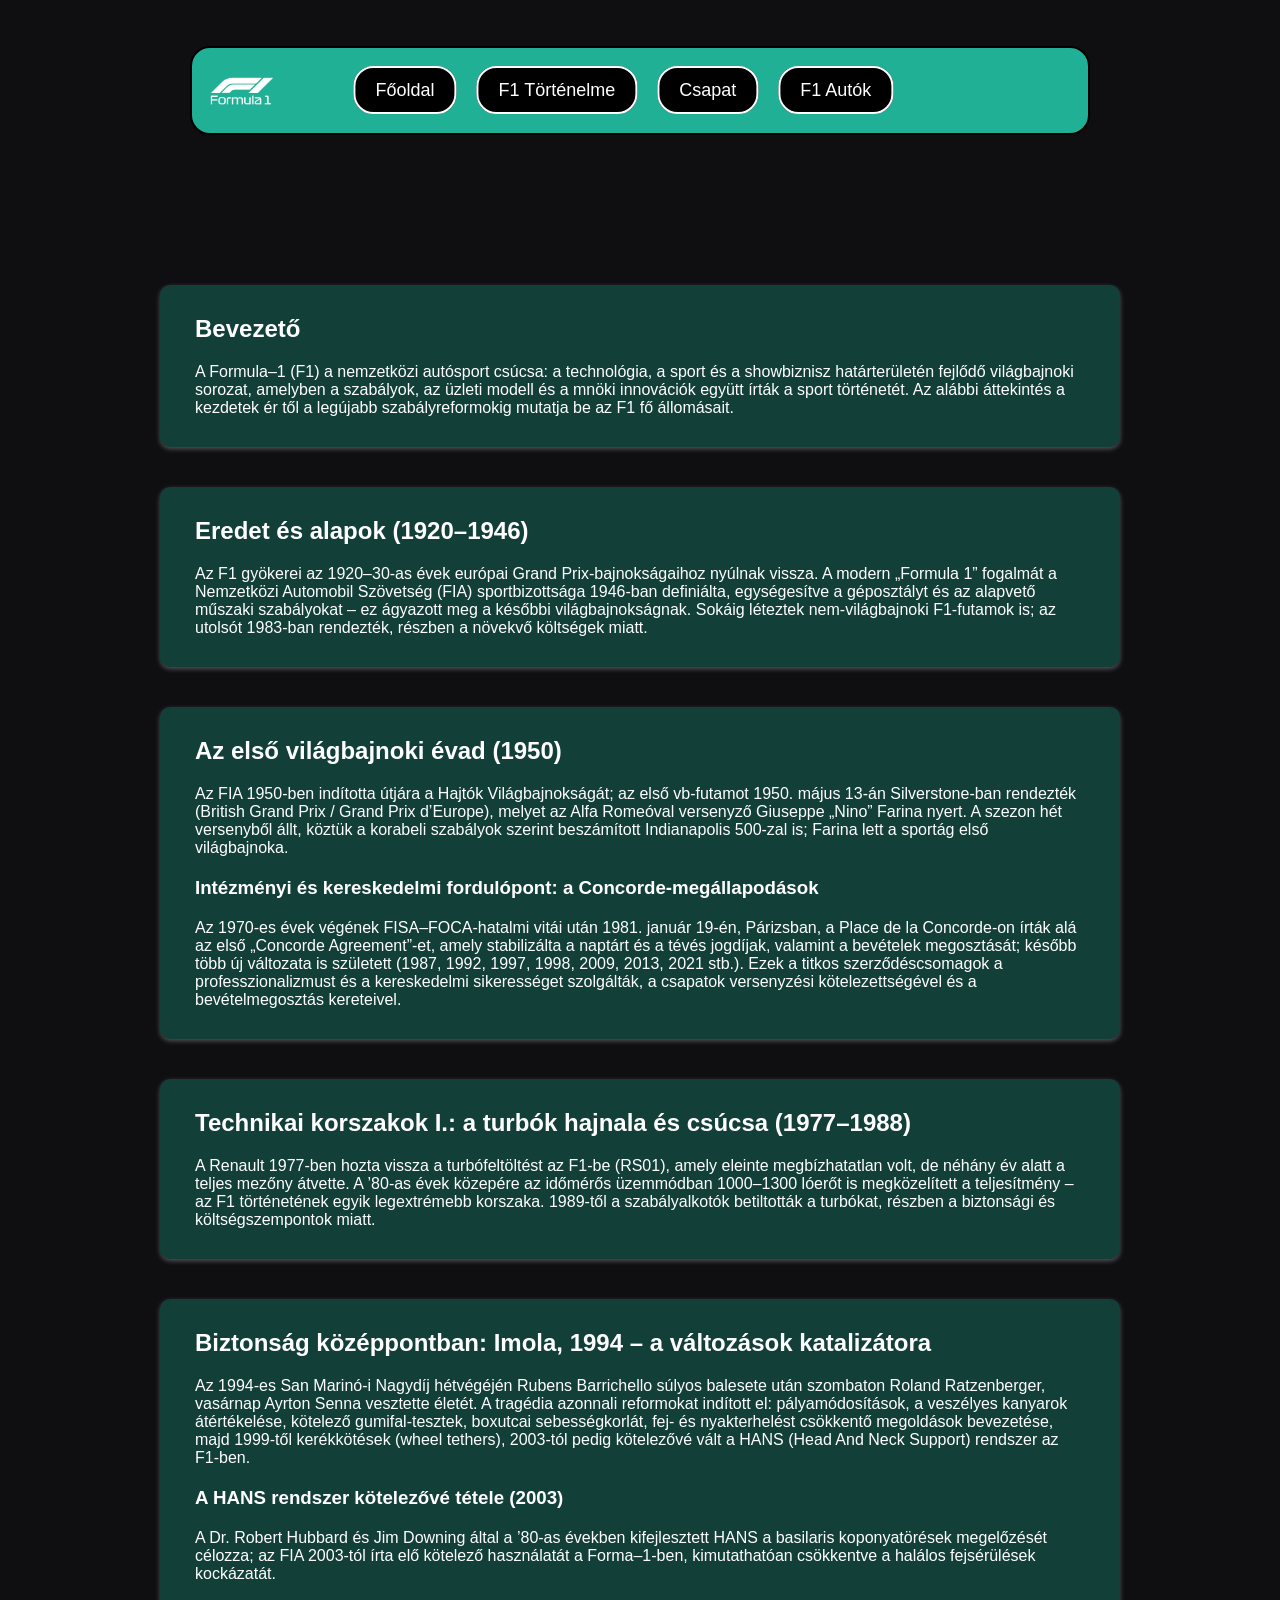
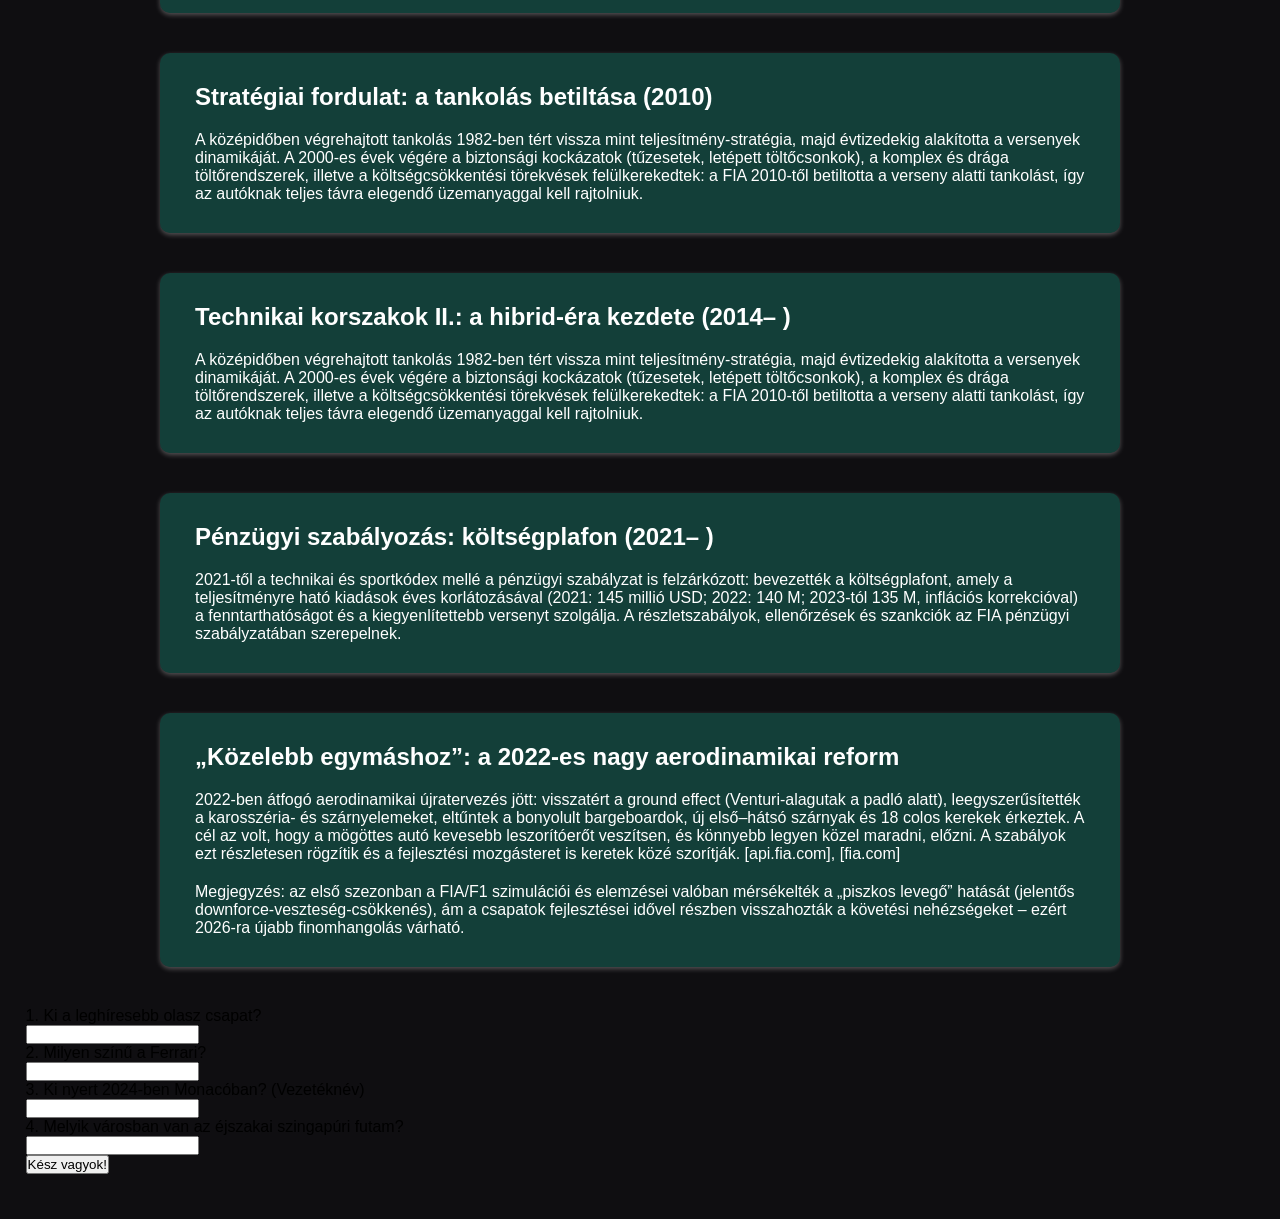
==== auto.html @ 31ba82ab "auto+kviz" ====
<!DOCTYPE html>
<html lang="hu">
<head>
  <meta charset="UTF-8">
  <meta name="viewport" content="width=device-width, initial-scale=1.0">
  <link rel="stylesheet" href="index.css">
  <title>Document</title>
</head>
<body>
  <header>
    <div class="kontener">
        <nav class="nav">
            <img src="kepek/logo2.png" alt="F1 logó" class="logo">
            <ul>
                <li><a href="index.html" class="lista">Főoldal</a></li>
                <li><a href="pilota.html" class="lista">F1 Történelme</a></li>
                <li><a href="csapat.html" class="lista">Csapat</a></li>
                <li><a href="auto.html" class="lista">F1 Autók</a></li>
            </ul>
        </nav>
    </div>
</header>


<main>
  <section>
      <div class="szoveg">
          <h2>Bevezető</h2>
          <p>
            A Formula–1 (F1) a nemzetközi autósport csúcsa: a technológia, a sport és a showbiznisz határterületén fejlődő világbajnoki sorozat, amelyben a szabályok, az üzleti modell és a mnöki innovációk együtt írták a sport történetét. Az alábbi áttekintés a kezdetek ér től a legújabb szabályreformokig mutatja be az F1 fő állomásait.
          </p>
      </div>
      <div class="szoveg">
          <h2>Eredet és alapok (1920–1946)</h2>
          <p>
            Az F1 gyökerei az 1920–30-as évek európai Grand Prix-bajnokságaihoz nyúlnak vissza. A modern „Formula 1” fogalmát a Nemzetközi Automobil Szövetség (FIA) sportbizottsága 1946-ban definiálta, egységesítve a géposztályt és az alapvető műszaki szabályokat – ez ágyazott meg a későbbi világbajnokságnak. Sokáig léteztek nem-világbajnoki F1-futamok is; az utolsót 1983-ban rendezték, részben a növekvő költségek miatt. 
          </p>
      </div>
      <div class="szoveg">
          <h2>Az első világbajnoki évad (1950) </h2>
          <p>
            Az FIA 1950-ben indította útjára a Hajtók Világbajnokságát; az első vb-futamot 1950. május 13-án Silverstone-ban rendezték (British Grand Prix / Grand Prix d’Europe), melyet az Alfa Romeóval versenyző Giuseppe „Nino” Farina nyert. A szezon hét versenyből állt, köztük a korabeli szabályok szerint beszámított Indianapolis 500-zal is; Farina lett a sportág első világbajnoka.
          </p>
          <h3>Intézményi és kereskedelmi fordulópont: a Concorde-megállapodások</h3>
          <p>
            Az 1970-es évek végének FISA–FOCA-hatalmi vitái után 1981. január 19-én, Párizsban, a Place de la Concorde-on írták alá az első „Concorde Agreement”-et, amely stabilizálta a naptárt és a tévés jogdíjak, valamint a bevételek megosztását; később több új változata is született (1987, 1992, 1997, 1998, 2009, 2013, 2021 stb.). Ezek a titkos szerződéscsomagok a professzionalizmust és a kereskedelmi sikerességet szolgálták, a csapatok versenyzési kötelezettségével és a bevételmegosztás kereteivel. 
          </p>
      </div>
      <div class="szoveg">
          <h2>Technikai korszakok I.: a turbók hajnala és csúcsa (1977–1988) </h2>
          <p>
            A Renault 1977-ben hozta vissza a turbófeltöltést az F1-be (RS01), amely eleinte megbízhatatlan volt, de néhány év alatt a teljes mezőny átvette. A ’80-as évek közepére az időmérős üzemmódban 1000–1300 lóerőt is megközelített a teljesítmény – az F1 történetének egyik legextrémebb korszaka. 1989-től a szabályalkotók betiltották a turbókat, részben a biztonsági és költségszempontok miatt. 
          </p>
      </div>
      <div class="szoveg">
          <h2>Biztonság középpontban: Imola, 1994 – a változások katalizátora</h2>
          <p>
            Az 1994-es San Marinó-i Nagydíj hétvégéjén Rubens Barrichello súlyos balesete után szombaton Roland Ratzenberger, vasárnap Ayrton Senna vesztette életét. A tragédia azonnali reformokat indított el: pályamódosítások, a veszélyes kanyarok átértékelése, kötelező gumifal-tesztek, boxutcai sebességkorlát, fej- és nyakterhelést csökkentő megoldások bevezetése, majd 1999-től kerékkötések (wheel tethers), 2003-tól pedig kötelezővé vált a HANS (Head And Neck Support) rendszer az F1-ben.
          </p>
          <h3>A HANS rendszer kötelezővé tétele (2003)</h3>
          <p>
            A Dr. Robert Hubbard és Jim Downing által a ’80-as években kifejlesztett HANS a basilaris koponyatörések megelőzését célozza; az FIA 2003-tól írta elő kötelező használatát a Forma–1-ben, kimutathatóan csökkentve a halálos fejsérülések kockázatát.
          </p>
      </div>
      <div class="szoveg">
          <h2>Stratégiai fordulat: a tankolás betiltása (2010) </h2>
          <p>
            A középidőben végrehajtott tankolás 1982-ben tért vissza mint teljesítmény-stratégia, majd évtizedekig alakította a versenyek dinamikáját. A 2000-es évek végére a biztonsági kockázatok (tűzesetek, letépett töltőcsonkok), a komplex és drága töltőrendszerek, illetve a költségcsökkentési törekvések felülkerekedtek: a FIA 2010-től betiltotta a verseny alatti tankolást, így az autóknak teljes távra elegendő üzemanyaggal kell rajtolniuk.
          </p>
      </div>
      <div class="szoveg">
        <h2>Technikai korszakok II.: a hibrid-éra kezdete (2014– )</h2>
        <p>
          A középidőben végrehajtott tankolás 1982-ben tért vissza mint teljesítmény-stratégia, majd évtizedekig alakította a versenyek dinamikáját. A 2000-es évek végére a biztonsági kockázatok (tűzesetek, letépett töltőcsonkok), a komplex és drága töltőrendszerek, illetve a költségcsökkentési törekvések felülkerekedtek: a FIA 2010-től betiltotta a verseny alatti tankolást, így az autóknak teljes távra elegendő üzemanyaggal kell rajtolniuk.
        </p>
      </div>
      <div class="szoveg">
        <h2>Pénzügyi szabályozás: költségplafon (2021– ) </h2>
        <p>
          2021-től a technikai és sportkódex mellé a pénzügyi szabályzat is felzárkózott: bevezették a költségplafont, amely a teljesítményre ható kiadások éves korlátozásával (2021: 145 millió USD; 2022: 140 M; 2023-tól 135 M, inflációs korrekcióval) a fenntarthatóságot és a kiegyenlítettebb versenyt szolgálja. A részletszabályok, ellenőrzések és szankciók az FIA pénzügyi szabályzatában szerepelnek.
        </p>
      </div>
      <div class="szoveg">
        <h2>„Közelebb egymáshoz”: a 2022-es nagy aerodinamikai reform</h2>
        <p>
          2022-ben átfogó aerodinamikai újratervezés jött: visszatért a ground effect (Venturi-alagutak a padló alatt), leegyszerűsítették a karosszéria- és szárnyelemeket, eltűntek a bonyolult bargeboardok, új első–hátsó szárnyak és 18 colos kerekek érkeztek. A cél az volt, hogy a mögöttes autó kevesebb leszorítóerőt veszítsen, és könnyebb legyen közel maradni, előzni. A szabályok ezt részletesen rögzítik és a fejlesztési mozgásteret is keretek közé szorítják. [api.fia.com], [fia.com]
        </p>
        <p>
          Megjegyzés: az első szezonban a FIA/F1 szimulációi és elemzései valóban mérsékelték a „piszkos levegő” hatását (jelentős downforce‑veszteség‑csökkenés), ám a csapatok fejlesztései idővel részben visszahozták a követési nehézségeket – ezért 2026-ra újabb finomhangolás várható.
        </p>
    </div>
  </section>
</main>



  
  
<script src="script.js"></script>
  <section id="kviz-kontener">
    
    
    <form id="kviz-form">

    <div id="kviztext">
      
        <p>1. Ki a leghíresebb olasz csapat?</p>
        <input id="kerdestext1" type="text">
        <br>
        <p>2. Milyen színű a Ferrari?</p>
        <input id="kerdestext2" type="text">
        <br>
        <p>3. Ki nyert 2024-ben Monacóban? (Vezetéknév)</p>
        <input id="kerdestext3" type="text"> 
        <br>
        <p>4. Melyik városban van az éjszakai szingapúri futam?</p>
        <input id="kerdestext4" type="text">
        <br>
        <button type="button" onclick="kvizErtekeltext()">Kész vagyok!</button>
        
        <p id="szoveges_visszajelzes"></p>
        <p id="eredmeny_helyetext"></p>
    </div>
</form>
<div id="eredmeny-doboztext" style="margin-top: 20px; font-weight: bold;"></div>


</section>

</body>
</html>
---- index.css ----
/* Alapbeállítások lenullázása, hogy a keretünk tökéletesen illeszkedjen */
* {
    box-sizing: border-box;
    margin: 0;
    padding: 0;
}

body {
    background-color: rgb(15, 14, 17); 
    font-family: Arial, sans-serif;
    padding: 2%; 
    min-height: 100vh;
}

.f1-box {
    background-color: #ffffff; 
    border: 8px solid #FF1801; 
    border-radius: 25px; 
    min-height: 96vh; 
    padding: 3%; 
    box-shadow: 0 10px 20px rgba(0,0,0,0.5); 
}

.kontener {
    max-width: 900px;
    width: 92%;
    margin: 20px auto 0 auto;
    padding: 10px;
    background-color: rgb(31, 176, 149);       
    border: 2px black solid;
    border-radius: 20px;           
}

.nav ul {
    width: 70%;
    list-style: none;
    display: flex;
    gap: 20px; 
    padding: 20px;
    margin: 0;
    position: absolute;
    left: 50%;
    transform: translateX(-50%);
}

.nav {
    display: flex;
    align-items: center;
    justify-content: center;
    position: relative;
    height: 65px;
}

.lista {
    background-color: black;
    color: white;
    padding: 12px 20px;
    text-decoration: none;
    font-size: 18px;
    border-radius: 20px;
    border: 2px solid white;
    transition: 0.3s;
}

.lista:hover {
    background-color: white;
    color: black;
    border-color: black;
}

main { 
    max-width: 1000px; 
    margin: 20px auto 40px; 
    padding: 0 20px; 
    margin-top: 150px;
} 

.szoveg {
    color: white;
    display: flex; 
    flex-wrap: wrap; 
    gap: 20px; 
    align-items: flex-start;
    background: rgba( 31, 176, 149, 0.3); 
    margin-bottom: 40px; 
    padding: 30px 35px; 
    border-radius: 10px; 
    box-shadow: 0 2px 5px rgba(247, 245, 245, 0.3); 
}
.szoveg:hover { 
    border-color:white; 
    border: 2px, solid;
    margin-top: 50px;
    margin-bottom:50px ;
}
 

.logo {
    width: 80px;
    margin-right: auto;
}

.csapatkep{
    width: 500px;
}

.F1car {
    margin: auto;
    width: fit-content;
    height: fit-content;
    max-width: 40%;
    max-height: 40%;
    padding: 30px; /* Ezt felhoztam a felső F1car szabályból egyesítve */
}

#F1idovonal {
    width: 50%;
    height: 50%;
}

/* ============================ */
/* A kvíz formázása       */
/* ============================ */

/*h2 {
    text-align: center; /* Javítva az elírás és hiányzó pontosvessző */
    /*font-family: 'Times New Roman', Times, serif;
    color: red;
}*/

#kviz-szekcio {
    font-family: 'Times New Roman', Times, serif;
    color: red;
    width: 80%;
    margin: 20px auto;
    background-color: #f4f4f4;
    padding: 20px;
    border-radius: 8px;
    border: 2px solid #e10600; /* F1 piros szín */
}

.kerdes-blokk {
    font-family: 'Times New Roman', Times, serif;
    color: red;
    margin-bottom: 15px;
    padding-bottom: 10px;
    border-bottom: 1px solid #ccc;
}

#kviz-szekcio button {
    background-color: #e10600;
    color: white;
    padding: 10px 20px;
    border: none;
    border-radius: 5px;
    cursor: pointer;
    font-size: 1.1em;
}

#kviz-szekcio button:hover {
    background-color: #b30000;
}

/* ============================ */
/* A Footer Formázása      */
/* ============================ */

.f1-footer {
    background-color: #003a35; /* Sötétebb Aston Martin zöld */
    color: white;
    padding: 40px 0 20px 0;
    font-family: Arial, sans-serif;
    margin-top: 50px;
}

.footer-tartalom {
    display: flex;
    justify-content: space-around;
    flex-wrap: wrap; /* Mobilbarát, ha nem fér el, tördeli */
    width: 90%;
    margin: 0 auto;
    padding-bottom: 20px;
}

.footer-resz {
    flex: 1;
    min-width: 250px;
    margin: 10px;
}

.footer-resz h3, .footer-resz h4 {
    color: #00ff41; /* Verseny-zöld kiemelés */
    margin-bottom: 15px;
}

.footer-menu {
    list-style: none;
    padding: 0;
}

.footer-menu li {
    margin-bottom: 8px;
}

.footer-menu a {
    color: white; 
    text-decoration: none; 
    transition: opacity 0.3s;
}

.footer-menu a:hover {
    opacity: 0.8; 
}

.footer-alj {
    text-align: center;
    border-top: 1px solid #004f48;
    padding-top: 20px;
    font-size: 0.8em;
    color: #ccc;
}



/*benedek-féle*/
*, *::before, *::after { box-sizing: border-box; margin: 0; padding: 0; }
 
:root {
  --hatter:#1E1212;
  --felulet:rgb(28, 52, 48);
  --feluletlen:rgb(21, 42, 38);
  --hatar:rgba(255,255,255,0.08);
  --IDK:rgb(31, 176, 149);
  --szoveg-szin:#F2E8E8;
  --jo-nez-ki:rgb(116, 158, 151);
}

/*body {
  font-family: system-ui, sans-serif;
  background: var(--hatter);
  color: var(--szoveg-szin);
  line-height: 1.6;
  padding: 3rem 1.5rem;
}*/

.kartyak {
  max-width: 900px;
  margin: 0 auto;
  display: flex;
  flex-direction: column;
  gap: 1.25rem;
}

.kartya {
  background: var(--felulet);
  border: 0.5px solid var(--hatar);
  border-radius: 14px;
  padding: 1.5rem;
  display: flex;
  flex-direction: column;
  gap: 1rem;
}

.kartya-cim {
  font-size: 1.1rem;
  font-weight: 600;
  color: var(--szoveg-szin);
}

.kartya-tartalom{
  font-size: 0.875rem;
  color: var(--jo-nez-ki);
}

.ici-pici-kartyak {
  display: flex;
  flex-direction: column;
  gap: 8px;
  border-top: 0.5px solid var(--hatter);
  padding-top: 1rem;
}

.meg-kisebb-kartyak {
  background: var(--feluletlen);
  border: 0.5px solid var(--hatar);
  border-radius: 8px;
  padding: 12px 14px;
  display: flex;
  flex-direction: column;
  gap: 4px;
  cursor: pointer;
}

.kartya:hover { border-color: var(--IDK); }
.meg-kisebb-kartyak:hover { border-color: var(--IDK); }

.legkisebb-kartyak-cime {
  font-size: 0.85rem;
  font-weight: 600;
  color: var(--szoveg-szin);
}

.a-lehetetlenul-legkisebb-kartya-tartalom-a-fold-kereken {
  font-size: 0.78rem;
  color: var(--jo-nez-ki);
}
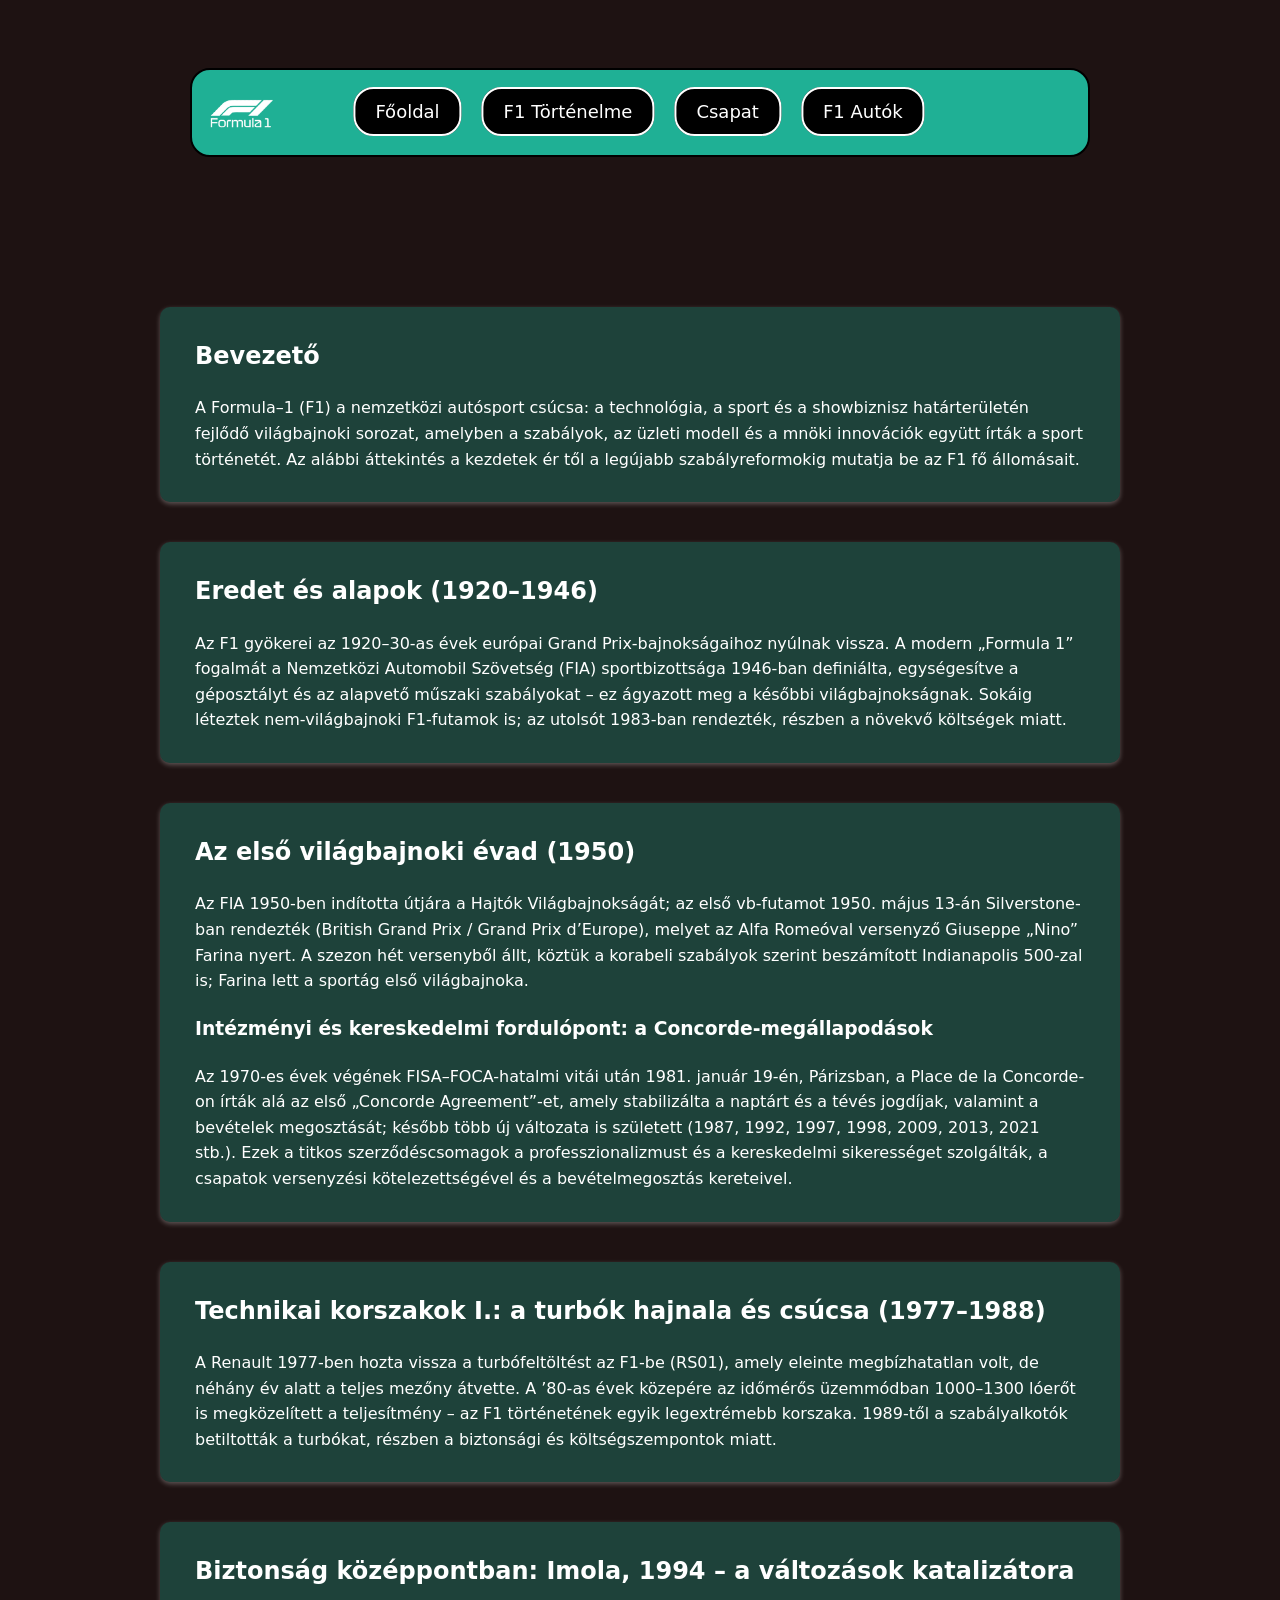
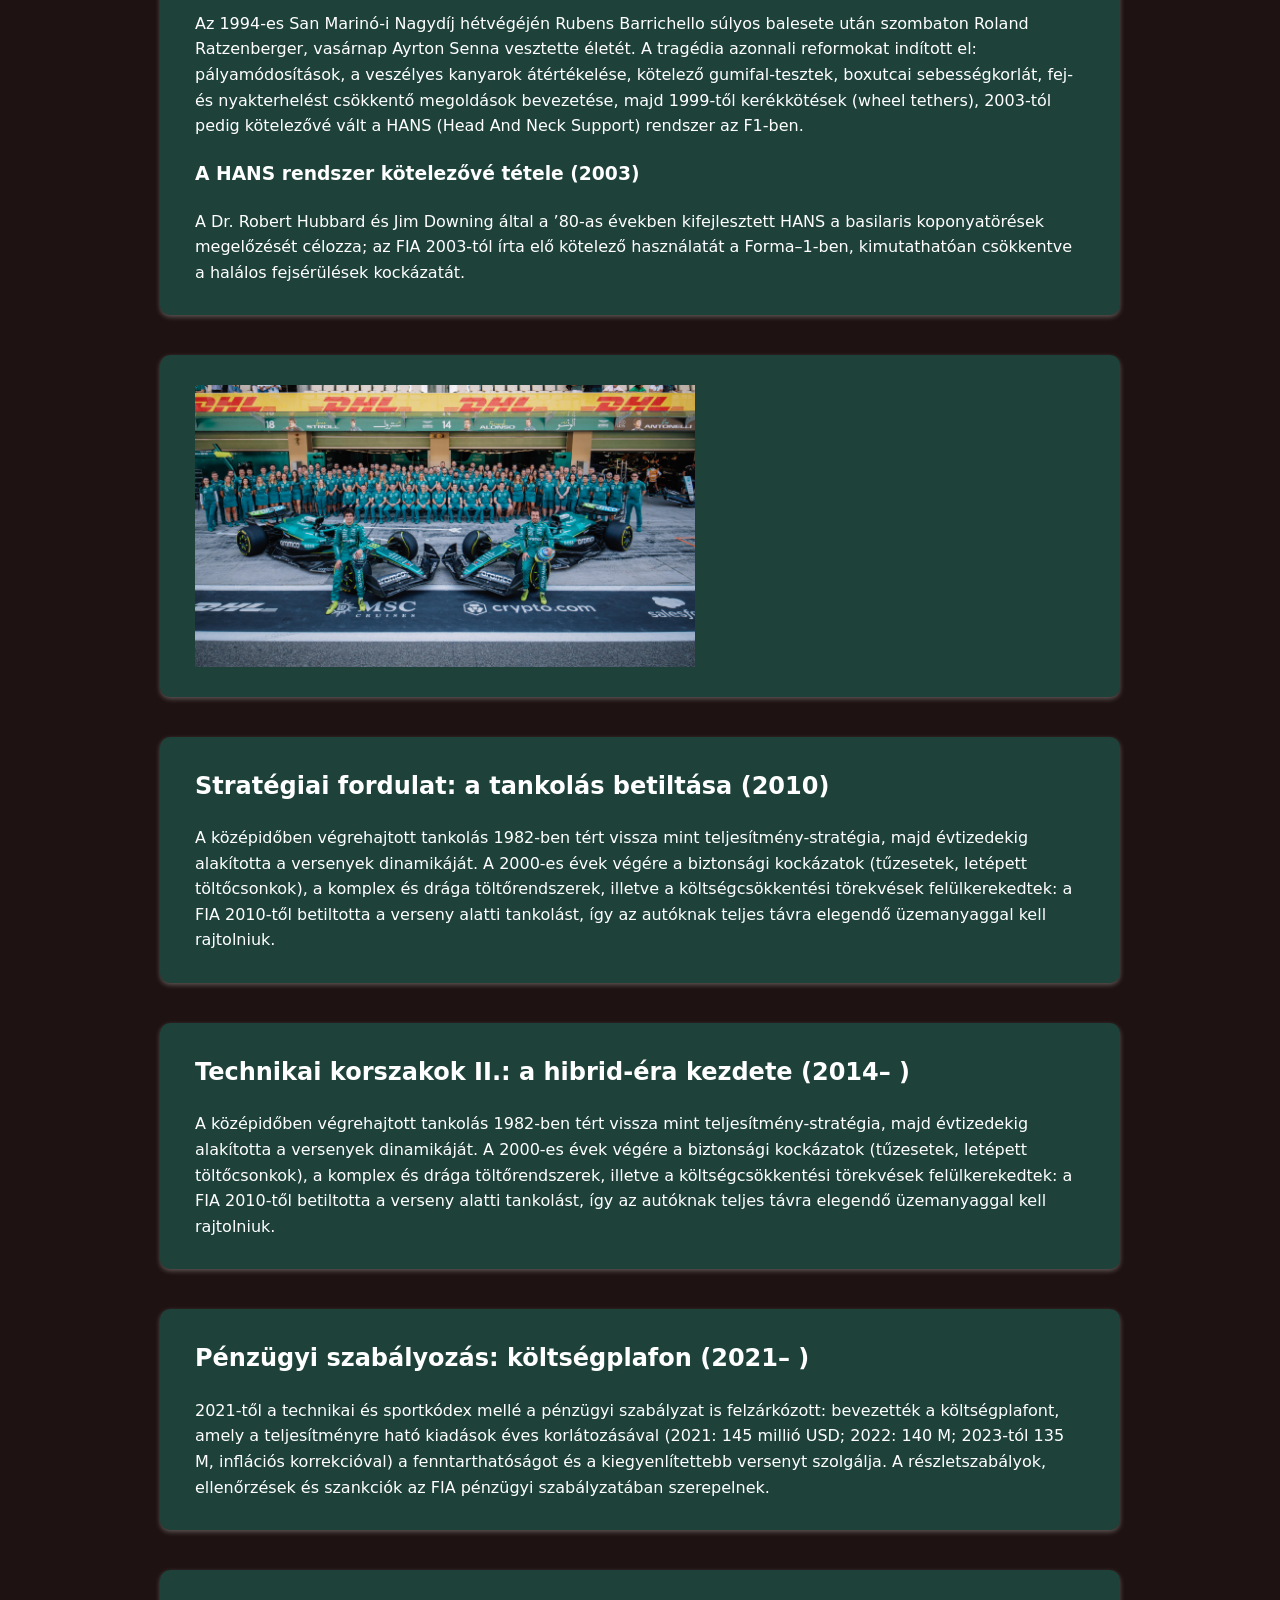
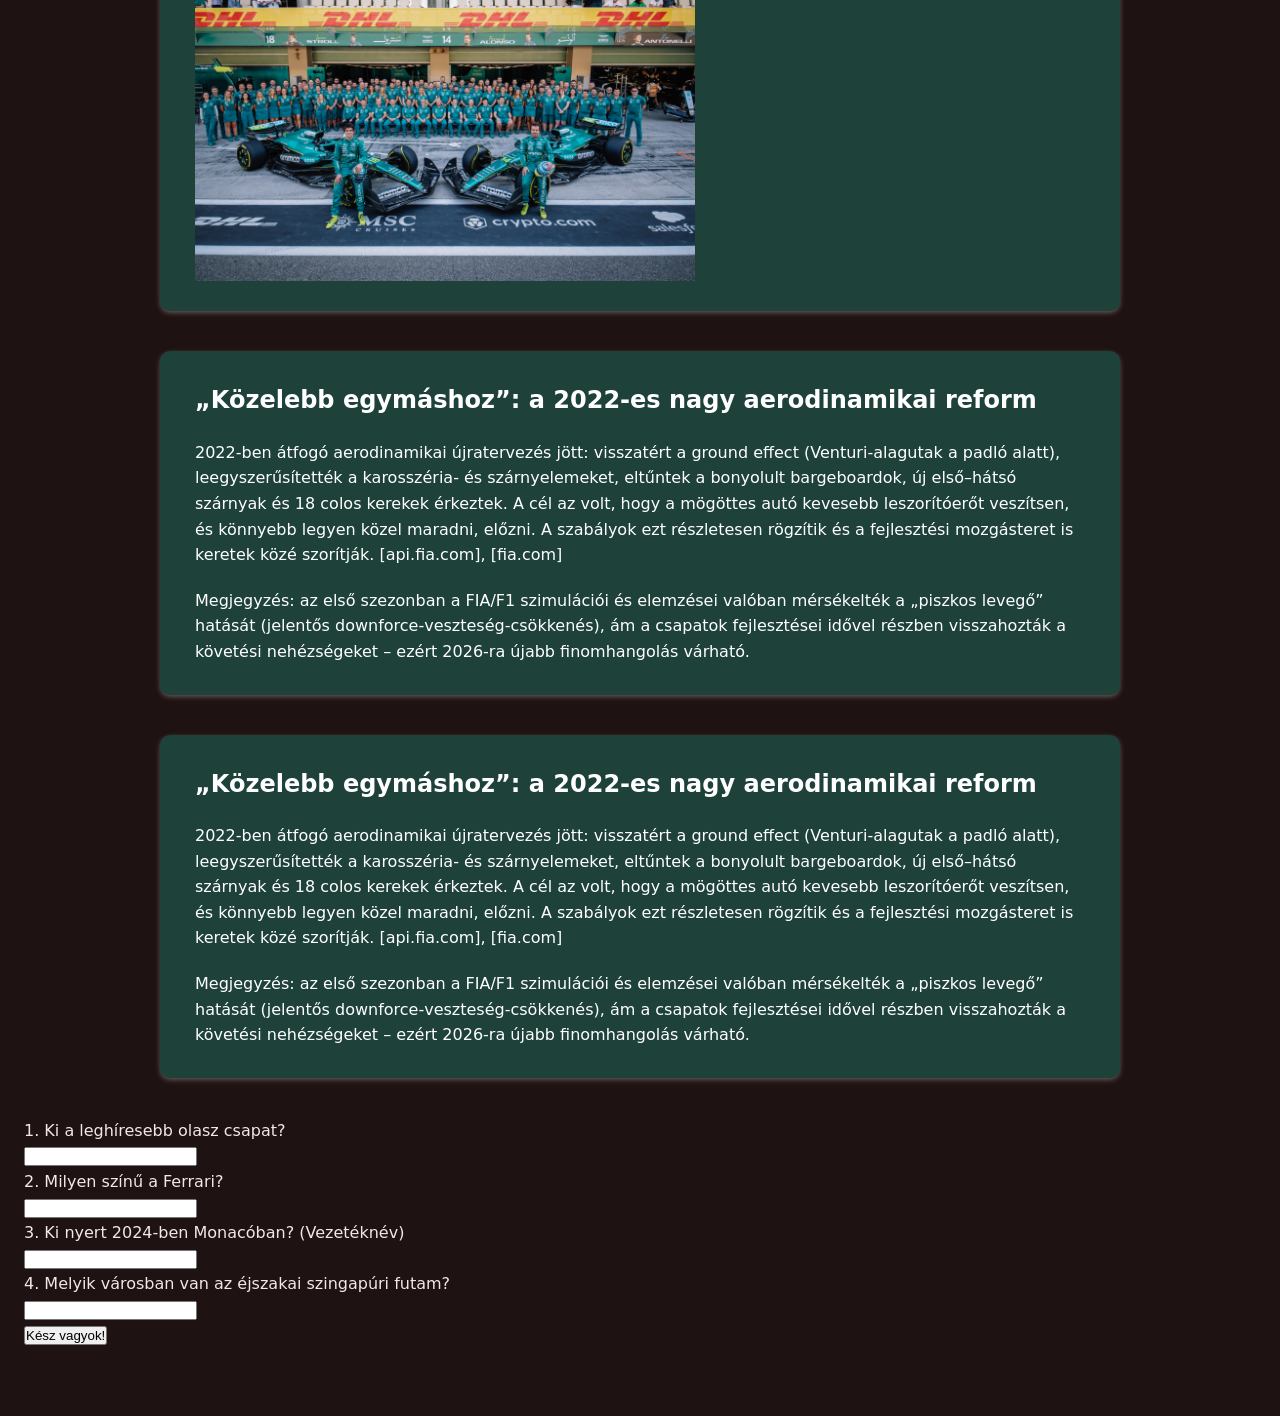
==== commit 51a8e78a: "image-placeholder" ====
--- a/auto.html
+++ b/auto.html
@@ -62,6 +62,7 @@
             A Dr. Robert Hubbard és Jim Downing által a ’80-as években kifejlesztett HANS a basilaris koponyatörések megelőzését célozza; az FIA 2003-tól írta elő kötelező használatát a Forma–1-ben, kimutathatóan csökkentve a halálos fejsérülések kockázatát.
           </p>
       </div>
+      <div class="szoveg"><img  class="csapatkep" src="kepek/Aston_Martin_F1_Team.jpeg" alt="Astom Martin csapatkép"></div>
       <div class="szoveg">
           <h2>Stratégiai fordulat: a tankolás betiltása (2010) </h2>
           <p>
@@ -80,6 +81,7 @@
           2021-től a technikai és sportkódex mellé a pénzügyi szabályzat is felzárkózott: bevezették a költségplafont, amely a teljesítményre ható kiadások éves korlátozásával (2021: 145 millió USD; 2022: 140 M; 2023-tól 135 M, inflációs korrekcióval) a fenntarthatóságot és a kiegyenlítettebb versenyt szolgálja. A részletszabályok, ellenőrzések és szankciók az FIA pénzügyi szabályzatában szerepelnek.
         </p>
       </div>
+      <div class="szoveg"><img  class="csapatkep" src="kepek/Aston_Martin_F1_Team.jpeg" alt="Astom Martin csapatkép"></div>
       <div class="szoveg">
         <h2>„Közelebb egymáshoz”: a 2022-es nagy aerodinamikai reform</h2>
         <p>
@@ -89,6 +91,15 @@
           Megjegyzés: az első szezonban a FIA/F1 szimulációi és elemzései valóban mérsékelték a „piszkos levegő” hatását (jelentős downforce‑veszteség‑csökkenés), ám a csapatok fejlesztései idővel részben visszahozták a követési nehézségeket – ezért 2026-ra újabb finomhangolás várható.
         </p>
     </div>
+    <div class="szoveg">
+      <h2>„Közelebb egymáshoz”: a 2022-es nagy aerodinamikai reform</h2>
+      <p>
+        2022-ben átfogó aerodinamikai újratervezés jött: visszatért a ground effect (Venturi-alagutak a padló alatt), leegyszerűsítették a karosszéria- és szárnyelemeket, eltűntek a bonyolult bargeboardok, új első–hátsó szárnyak és 18 colos kerekek érkeztek. A cél az volt, hogy a mögöttes autó kevesebb leszorítóerőt veszítsen, és könnyebb legyen közel maradni, előzni. A szabályok ezt részletesen rögzítik és a fejlesztési mozgásteret is keretek közé szorítják. [api.fia.com], [fia.com]
+      </p>
+      <p>
+        Megjegyzés: az első szezonban a FIA/F1 szimulációi és elemzései valóban mérsékelték a „piszkos levegő” hatását (jelentős downforce‑veszteség‑csökkenés), ám a csapatok fejlesztései idővel részben visszahozták a követési nehézségeket – ezért 2026-ra újabb finomhangolás várható.
+      </p>
+  </div>
   </section>
 </main>
 
--- a/index.css
+++ b/index.css
@@ -49,6 +49,7 @@
     justify-content: center;
     position: relative;
     height: 65px;
+    position: sticky;
 }
 
 .lista {
@@ -94,6 +95,9 @@
     margin-bottom:50px ;
 }
  
+#1st{
+    text-align: center;
+}
 
 .logo {
     width: 80px;
@@ -118,9 +122,7 @@
     height: 50%;
 }
 
-/* ============================ */
 /* A kvíz formázása       */
-/* ============================ */
 
 /*h2 {
     text-align: center; /* Javítva az elírás és hiányzó pontosvessző */
@@ -161,146 +163,142 @@
     background-color: #b30000;
 }
 
-/* ============================ */
-/* A Footer Formázása      */
-/* ============================ */
-
-.f1-footer {
-    background-color: #003a35; /* Sötétebb Aston Martin zöld */
-    color: white;
-    padding: 40px 0 20px 0;
-    font-family: Arial, sans-serif;
-    margin-top: 50px;
+   /* Footer Formázása */
+   
+   .f1-footer {
+    background-color: #15151e;
+    color: #f0f0f0;
+    font-family: 'Segoe UI', Tahoma, Geneva, Verdana, sans-serif;
+    padding: 50px 0 20px 0;
+    margin-top: 60px;
+    border-top: 5px solid #e10600;
 }
 
 .footer-tartalom {
     display: flex;
-    justify-content: space-around;
-    flex-wrap: wrap; /* Mobilbarát, ha nem fér el, tördeli */
-    width: 90%;
+    justify-content: space-between;
+    flex-wrap: wrap;
+    width: 85%;
+    max-width: 1200px;
     margin: 0 auto;
-    padding-bottom: 20px;
+    padding-bottom: 30px;
 }
 
 .footer-resz {
     flex: 1;
     min-width: 250px;
-    margin: 10px;
-}
-
-.footer-resz h3, .footer-resz h4 {
-    color: #00ff41; /* Verseny-zöld kiemelés */
-    margin-bottom: 15px;
+    margin: 15px;
+}
+
+
+
+.footer-resz h2 {
+    text-align: center;
+    color: #e10600;
+    font-size: 1.2rem;
+    margin-bottom: 20px;
+    text-transform: uppercase;
+    letter-spacing: 1px;
+}
+
+.footer-resz h3 {
+    color: #e10600;
+    font-size: 1.2rem;
+    margin-bottom: 20px;
+    text-transform: uppercase;
+    letter-spacing: 1px;
+}
+
+.footer-resz p {
+    line-height: 1.6;
+    color: #a0a0a0;
+    font-size: 0.95rem;
 }
 
 .footer-menu {
     list-style: none;
     padding: 0;
+    margin: 0;
 }
 
 .footer-menu li {
-    margin-bottom: 8px;
+    margin-bottom: 12px;
 }
 
 .footer-menu a {
-    color: white; 
-    text-decoration: none; 
-    transition: opacity 0.3s;
+    color: #d1d1d1;
+    text-decoration: none;
+    display: inline-block;
+    transition: all 0.3s ease;
 }
 
 .footer-menu a:hover {
-    opacity: 0.8; 
+    color: #e10600;
+    transform: translateX(8px);
 }
 
 .footer-alj {
     text-align: center;
-    border-top: 1px solid #004f48;
+    border-top: 1px solid #2a2a35;
     padding-top: 20px;
-    font-size: 0.8em;
-    color: #ccc;
-}
-
-
-
-/*benedek-féle*/
-*, *::before, *::after { box-sizing: border-box; margin: 0; padding: 0; }
- 
-:root {
-  --hatter:#1E1212;
-  --felulet:rgb(28, 52, 48);
-  --feluletlen:rgb(21, 42, 38);
-  --hatar:rgba(255,255,255,0.08);
-  --IDK:rgb(31, 176, 149);
-  --szoveg-szin:#F2E8E8;
-  --jo-nez-ki:rgb(116, 158, 151);
-}
-
-/*body {
-  font-family: system-ui, sans-serif;
-  background: var(--hatter);
-  color: var(--szoveg-szin);
-  line-height: 1.6;
-  padding: 3rem 1.5rem;
-}*/
-
-.kartyak {
-  max-width: 900px;
-  margin: 0 auto;
-  display: flex;
-  flex-direction: column;
-  gap: 1.25rem;
-}
-
-.kartya {
-  background: var(--felulet);
-  border: 0.5px solid var(--hatar);
-  border-radius: 14px;
-  padding: 1.5rem;
-  display: flex;
-  flex-direction: column;
-  gap: 1rem;
-}
-
-.kartya-cim {
-  font-size: 1.1rem;
-  font-weight: 600;
-  color: var(--szoveg-szin);
-}
-
-.kartya-tartalom{
-  font-size: 0.875rem;
-  color: var(--jo-nez-ki);
-}
-
-.ici-pici-kartyak {
-  display: flex;
-  flex-direction: column;
-  gap: 8px;
-  border-top: 0.5px solid var(--hatter);
-  padding-top: 1rem;
-}
-
-.meg-kisebb-kartyak {
-  background: var(--feluletlen);
-  border: 0.5px solid var(--hatar);
-  border-radius: 8px;
-  padding: 12px 14px;
-  display: flex;
-  flex-direction: column;
-  gap: 4px;
-  cursor: pointer;
-}
-
-.kartya:hover { border-color: var(--IDK); }
-.meg-kisebb-kartyak:hover { border-color: var(--IDK); }
-
-.legkisebb-kartyak-cime {
-  font-size: 0.85rem;
-  font-weight: 600;
-  color: var(--szoveg-szin);
-}
-
-.a-lehetetlenul-legkisebb-kartya-tartalom-a-fold-kereken {
-  font-size: 0.78rem;
-  color: var(--jo-nez-ki);
-}
+    margin-top: 10px;
+    font-size: 0.85em;
+    color: #e10600;
+
+    letter-spacing: 0.5px;
+}
+
+
+
+/*Főoldal*/
+    *, *::before, *::after { box-sizing: border-box; margin: 0; padding: 0; }
+ 
+    :root {
+      --hatter:#1E1212;
+      --felulet:rgb(28, 52, 48);
+      --feluletlen:rgb(21, 42, 38);
+      --hatar:rgba(255,255,255,0.08);
+      --IDK:rgb(31, 176, 149);
+      --szoveg-szin:#F2E8E8;
+      --jo-nez-ki:rgb(116, 158, 151);
+    }
+ 
+    body {
+      font-family: system-ui, sans-serif;
+      background: var(--hatter);
+      color: var(--szoveg-szin);
+      line-height: 1.6;
+      padding: 3rem 1.5rem;
+    }
+ 
+    .kartyak {
+      max-width: 900px;
+      margin: 0 auto;
+      display: flex;
+      flex-direction: column;
+      gap: 1.25rem;
+    }
+ 
+    .kartya {
+      background: var(--felulet);
+      border: 0.5px solid var(--hatar);
+      border-radius: 14px;
+      padding: 1.5rem;
+      display: flex;
+      flex-direction: column;
+      gap: 1rem;
+    }
+ 
+    .kartya-cim {
+      font-size: 2.1rem;
+      font-weight: 600;
+      color: var(--szoveg-szin);
+    }
+ 
+    .kartya-tartalom{
+      font-size: 1.1rem;
+      color: var(--jo-nez-ki);
+    }
+ 
+    .kartya:hover { border-color: var(--IDK); }
+ 
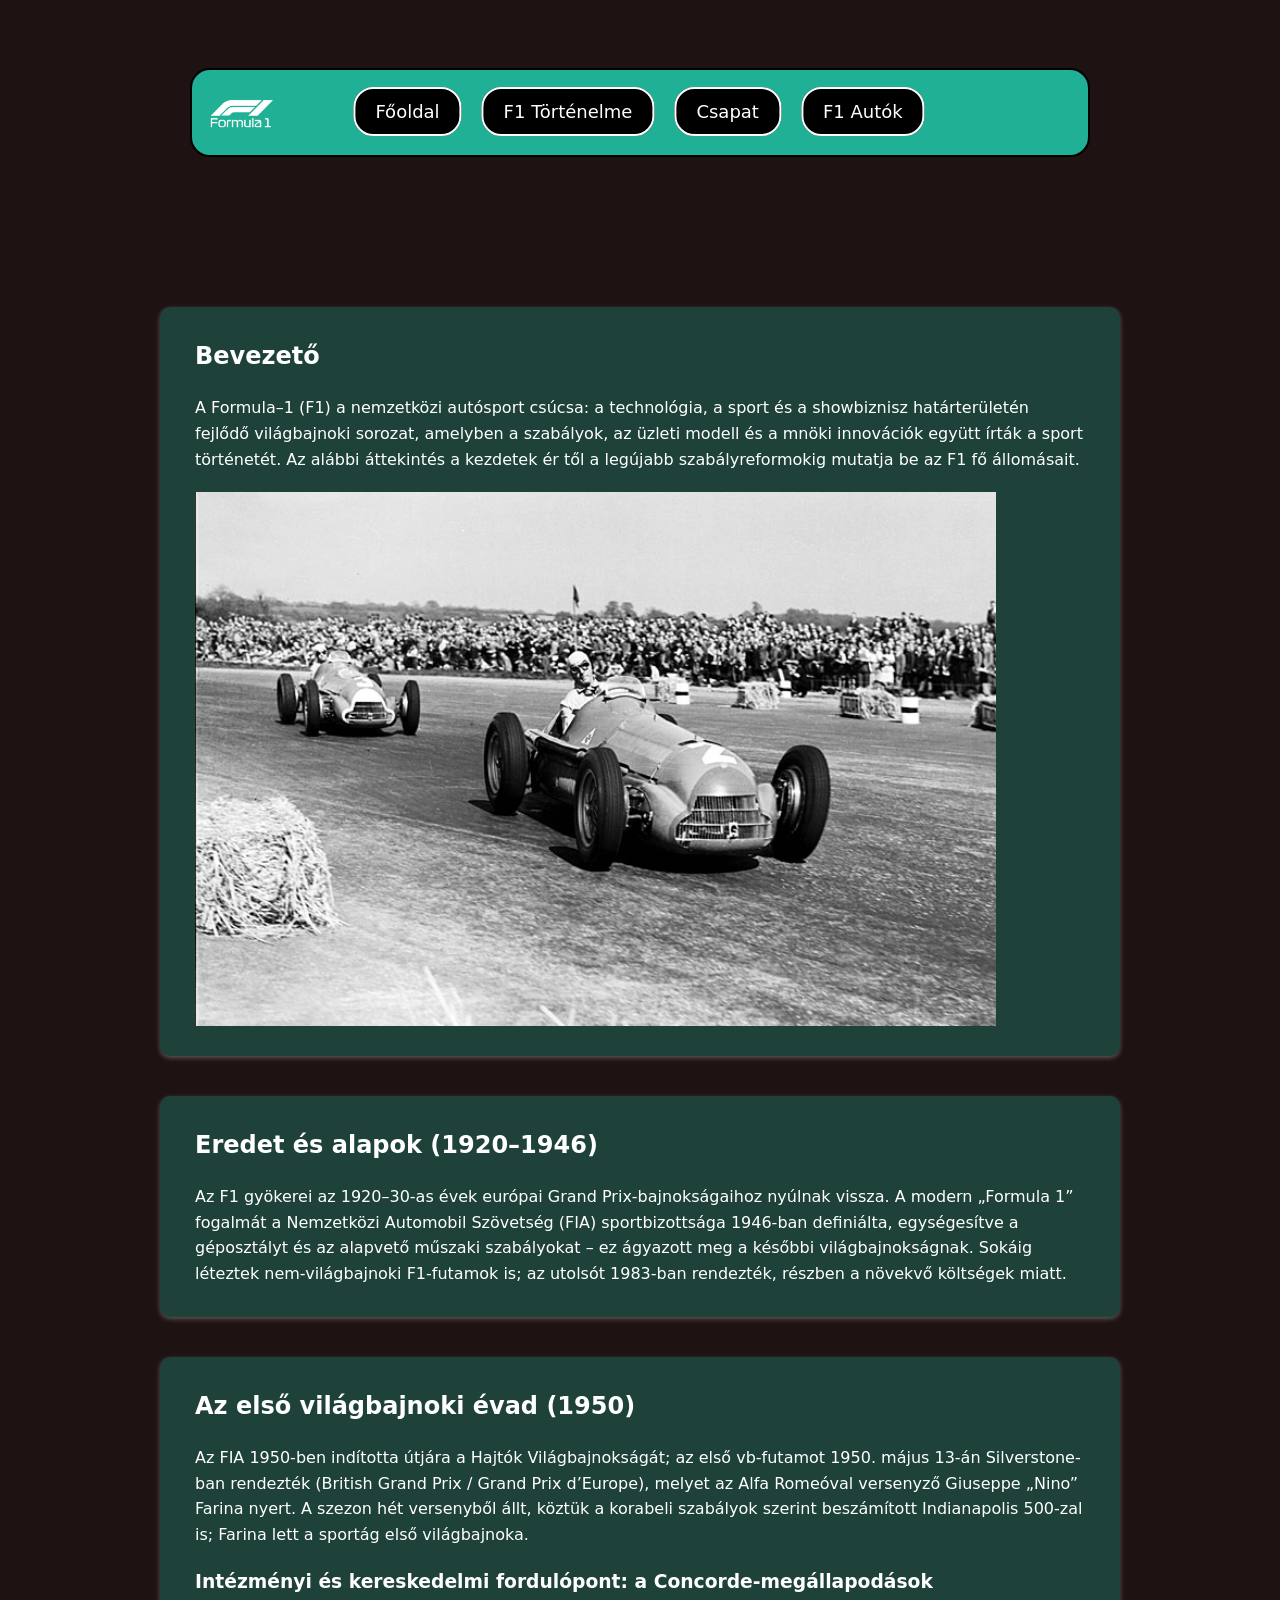
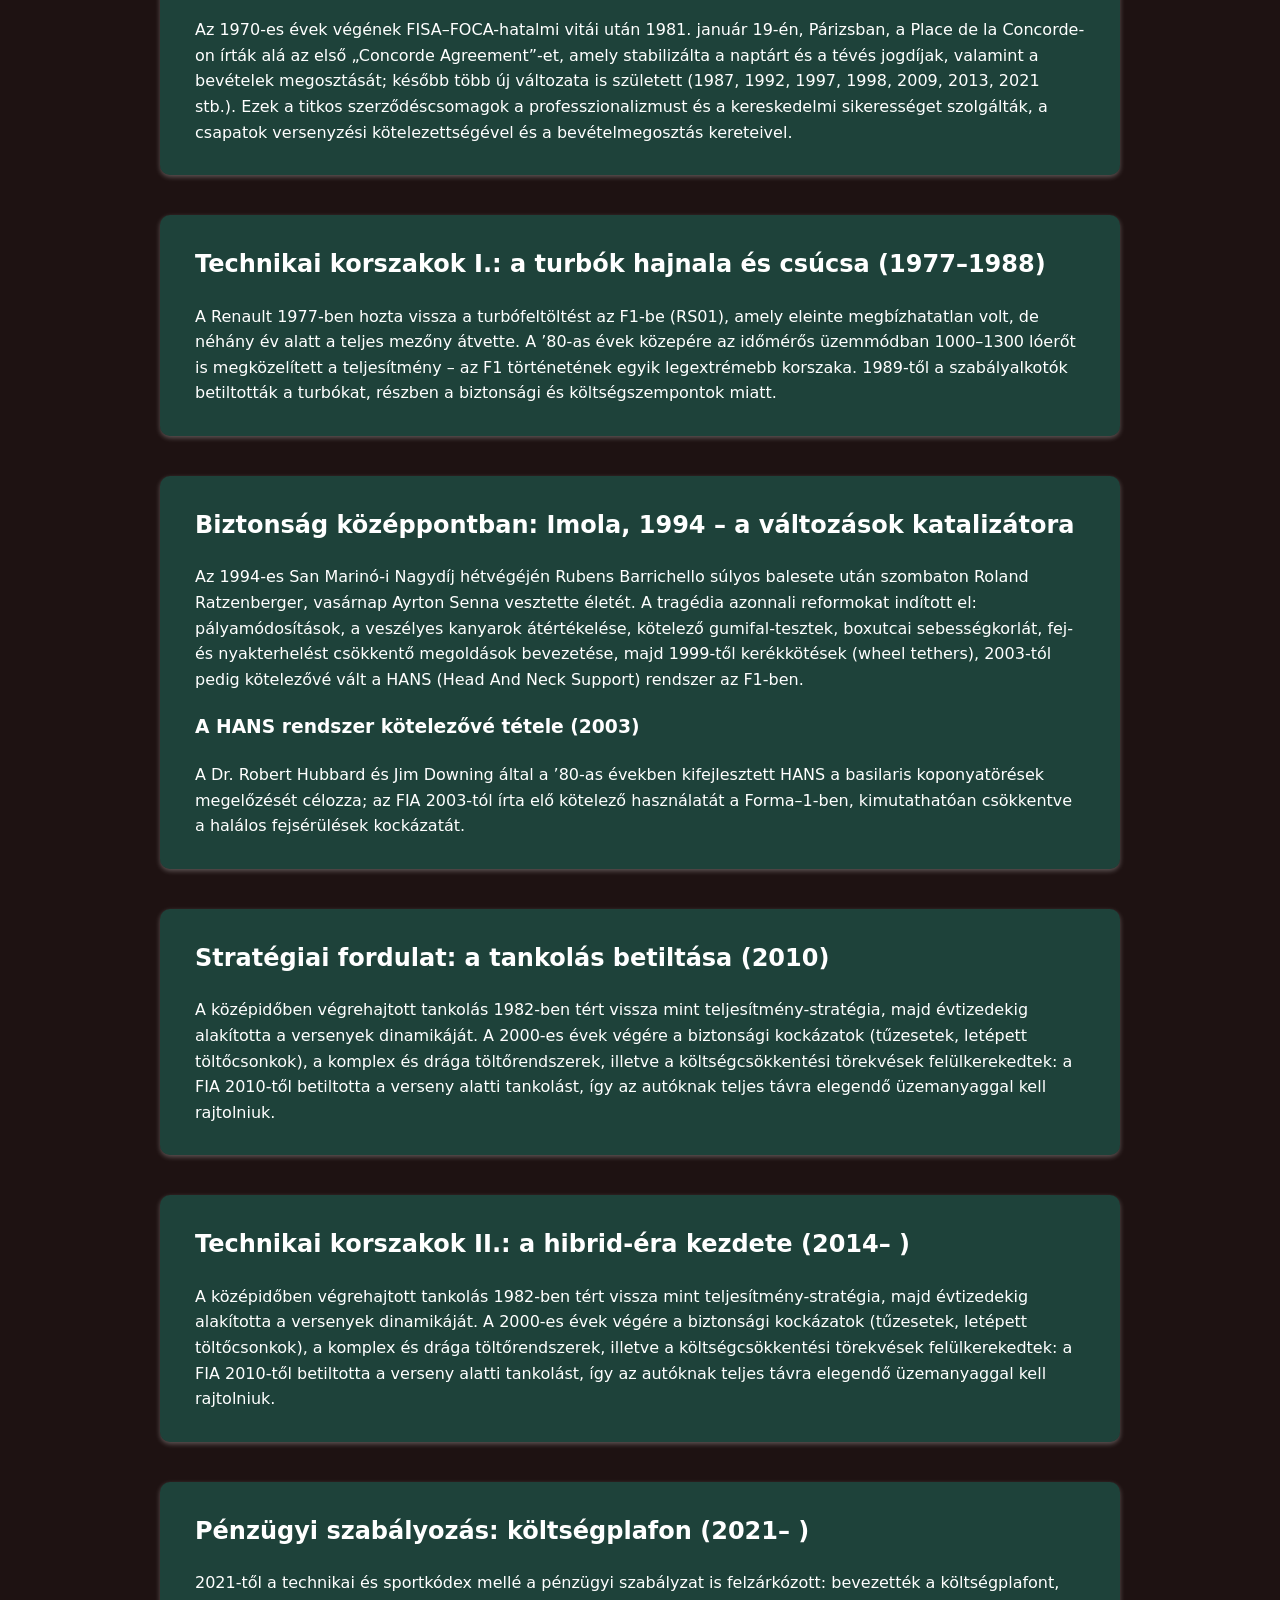
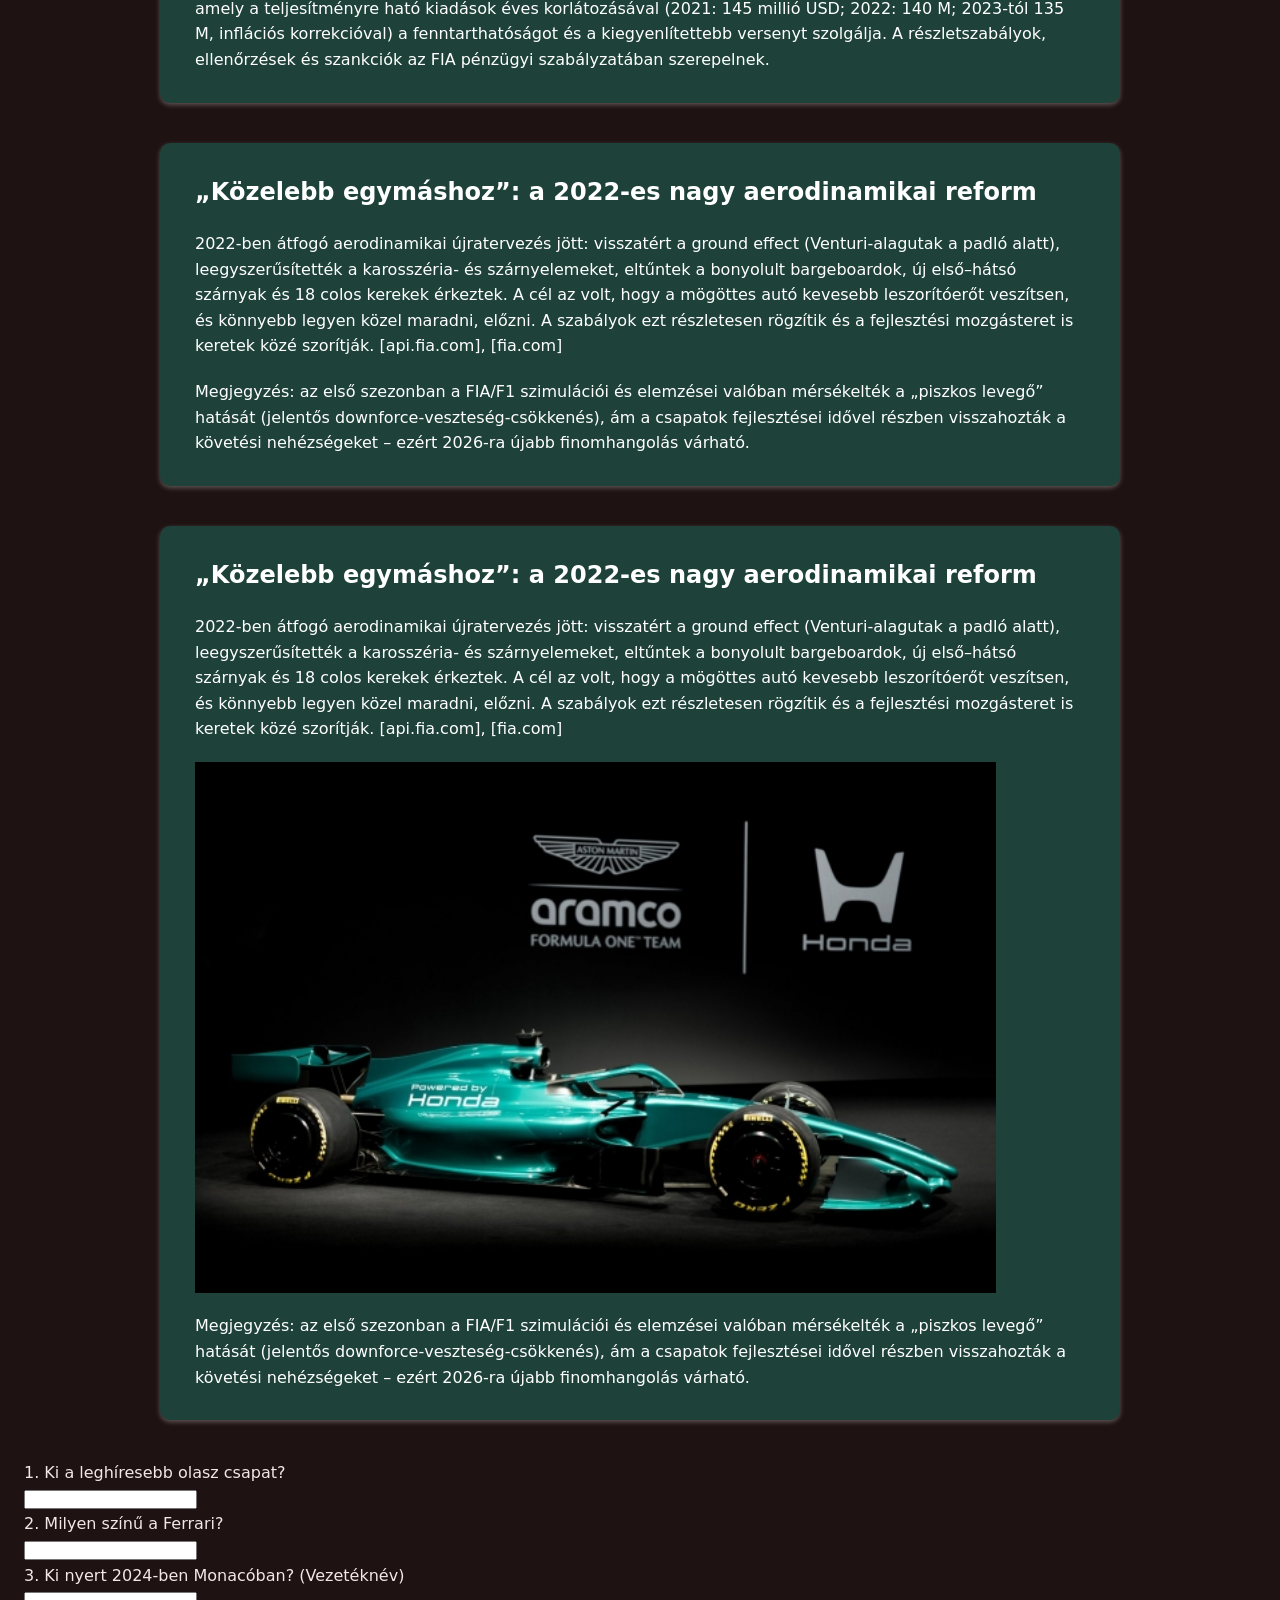
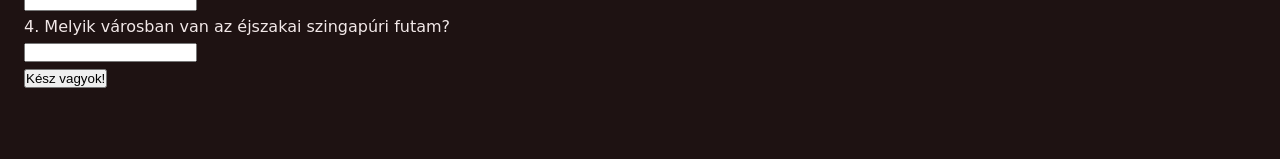
==== commit 0b80b6e8: "f1" ====
--- a/auto.html
+++ b/auto.html
@@ -29,6 +29,7 @@
           <p>
             A Formula–1 (F1) a nemzetközi autósport csúcsa: a technológia, a sport és a showbiznisz határterületén fejlődő világbajnoki sorozat, amelyben a szabályok, az üzleti modell és a mnöki innovációk együtt írták a sport történetét. Az alábbi áttekintés a kezdetek ér től a legújabb szabályreformokig mutatja be az F1 fő állomásait.
           </p>
+          <img  class="csapatkep" src="kepek/elso_auto.jpg" alt="elso_auto">
       </div>
       <div class="szoveg">
           <h2>Eredet és alapok (1920–1946)</h2>
@@ -62,7 +63,6 @@
             A Dr. Robert Hubbard és Jim Downing által a ’80-as években kifejlesztett HANS a basilaris koponyatörések megelőzését célozza; az FIA 2003-tól írta elő kötelező használatát a Forma–1-ben, kimutathatóan csökkentve a halálos fejsérülések kockázatát.
           </p>
       </div>
-      <div class="szoveg"><img  class="csapatkep" src="kepek/Aston_Martin_F1_Team.jpeg" alt="Astom Martin csapatkép"></div>
       <div class="szoveg">
           <h2>Stratégiai fordulat: a tankolás betiltása (2010) </h2>
           <p>
@@ -81,7 +81,6 @@
           2021-től a technikai és sportkódex mellé a pénzügyi szabályzat is felzárkózott: bevezették a költségplafont, amely a teljesítményre ható kiadások éves korlátozásával (2021: 145 millió USD; 2022: 140 M; 2023-tól 135 M, inflációs korrekcióval) a fenntarthatóságot és a kiegyenlítettebb versenyt szolgálja. A részletszabályok, ellenőrzések és szankciók az FIA pénzügyi szabályzatában szerepelnek.
         </p>
       </div>
-      <div class="szoveg"><img  class="csapatkep" src="kepek/Aston_Martin_F1_Team.jpeg" alt="Astom Martin csapatkép"></div>
       <div class="szoveg">
         <h2>„Közelebb egymáshoz”: a 2022-es nagy aerodinamikai reform</h2>
         <p>
@@ -96,6 +95,7 @@
       <p>
         2022-ben átfogó aerodinamikai újratervezés jött: visszatért a ground effect (Venturi-alagutak a padló alatt), leegyszerűsítették a karosszéria- és szárnyelemeket, eltűntek a bonyolult bargeboardok, új első–hátsó szárnyak és 18 colos kerekek érkeztek. A cél az volt, hogy a mögöttes autó kevesebb leszorítóerőt veszítsen, és könnyebb legyen közel maradni, előzni. A szabályok ezt részletesen rögzítik és a fejlesztési mozgásteret is keretek közé szorítják. [api.fia.com], [fia.com]
       </p>
+      <img  class="csapatkep" src="kepek/legujabb_auto.jpg" alt="legujabb_auto">
       <p>
         Megjegyzés: az első szezonban a FIA/F1 szimulációi és elemzései valóban mérsékelték a „piszkos levegő” hatását (jelentős downforce‑veszteség‑csökkenés), ám a csapatok fejlesztései idővel részben visszahozták a követési nehézségeket – ezért 2026-ra újabb finomhangolás várható.
       </p>
--- a/index.css
+++ b/index.css
@@ -105,7 +105,7 @@
 }
 
 .csapatkep{
-    width: 500px;
+    width: 90%;
 }
 
 .F1car {
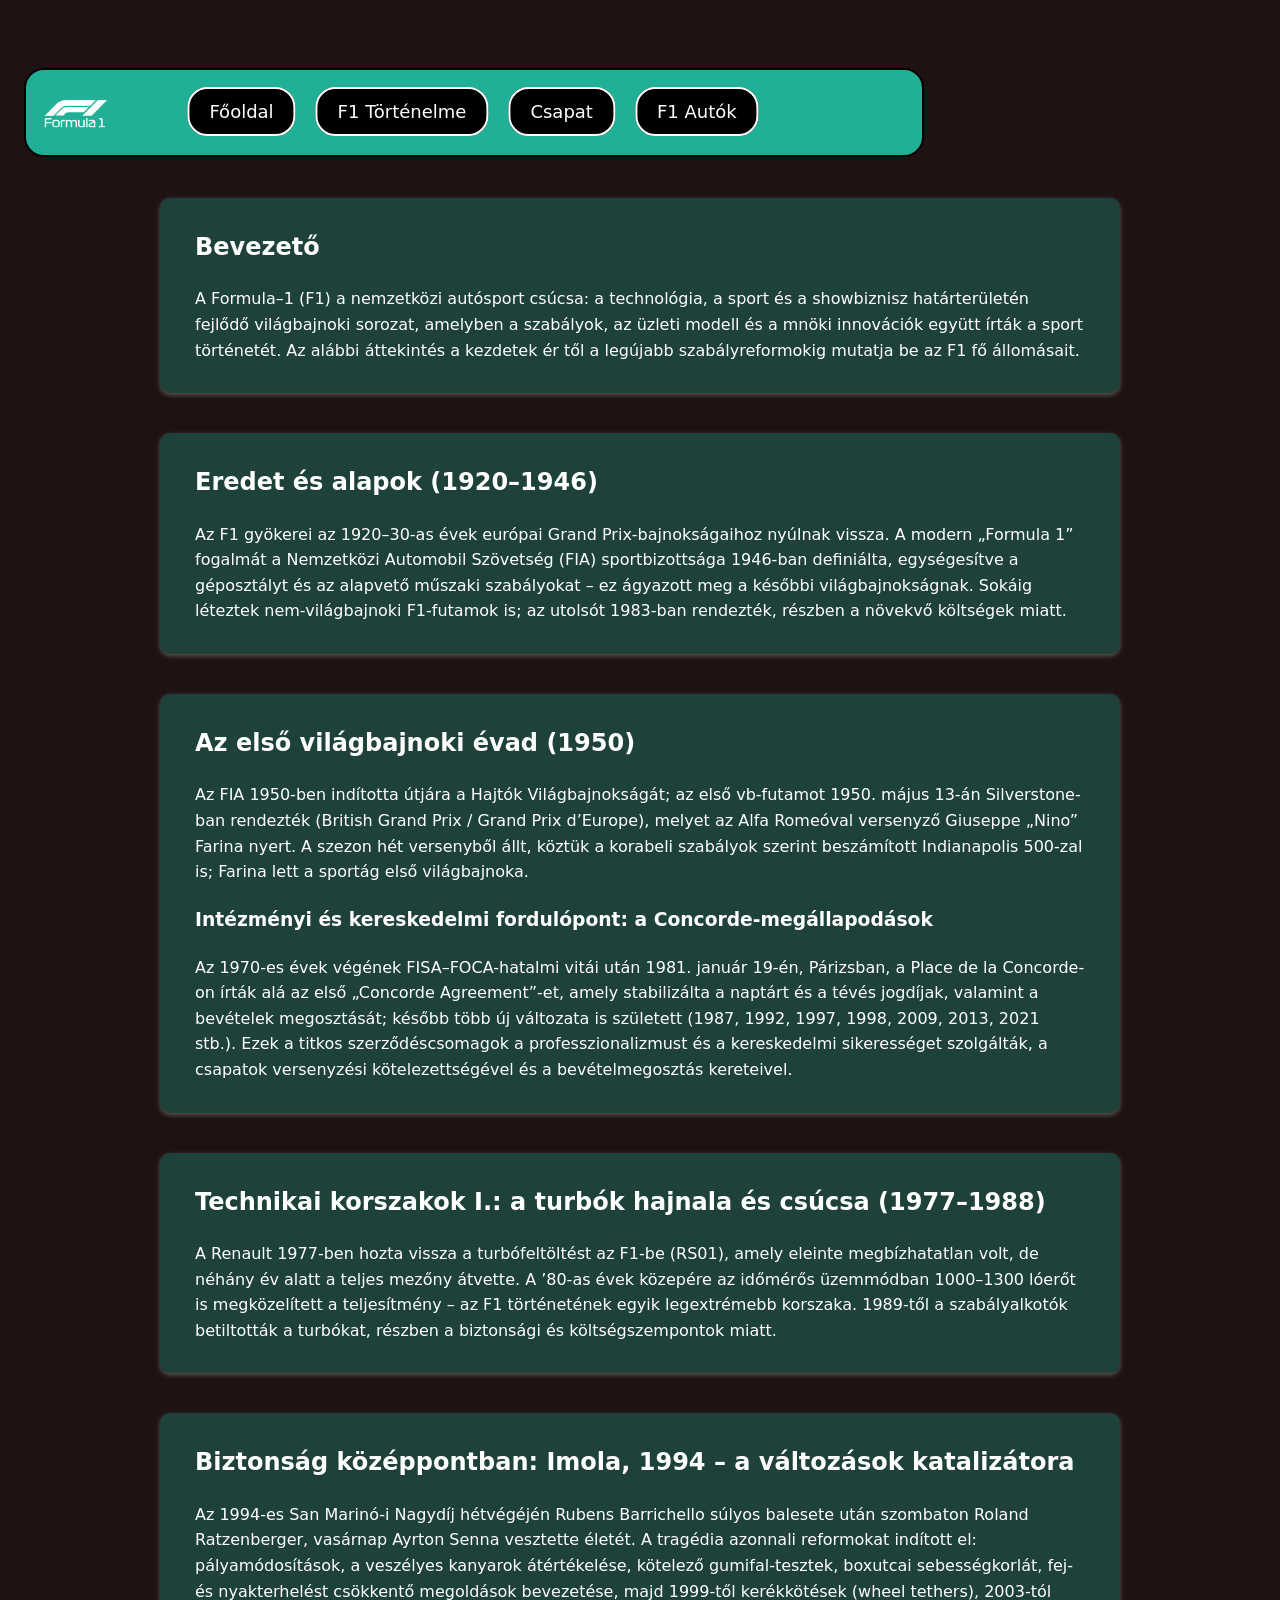
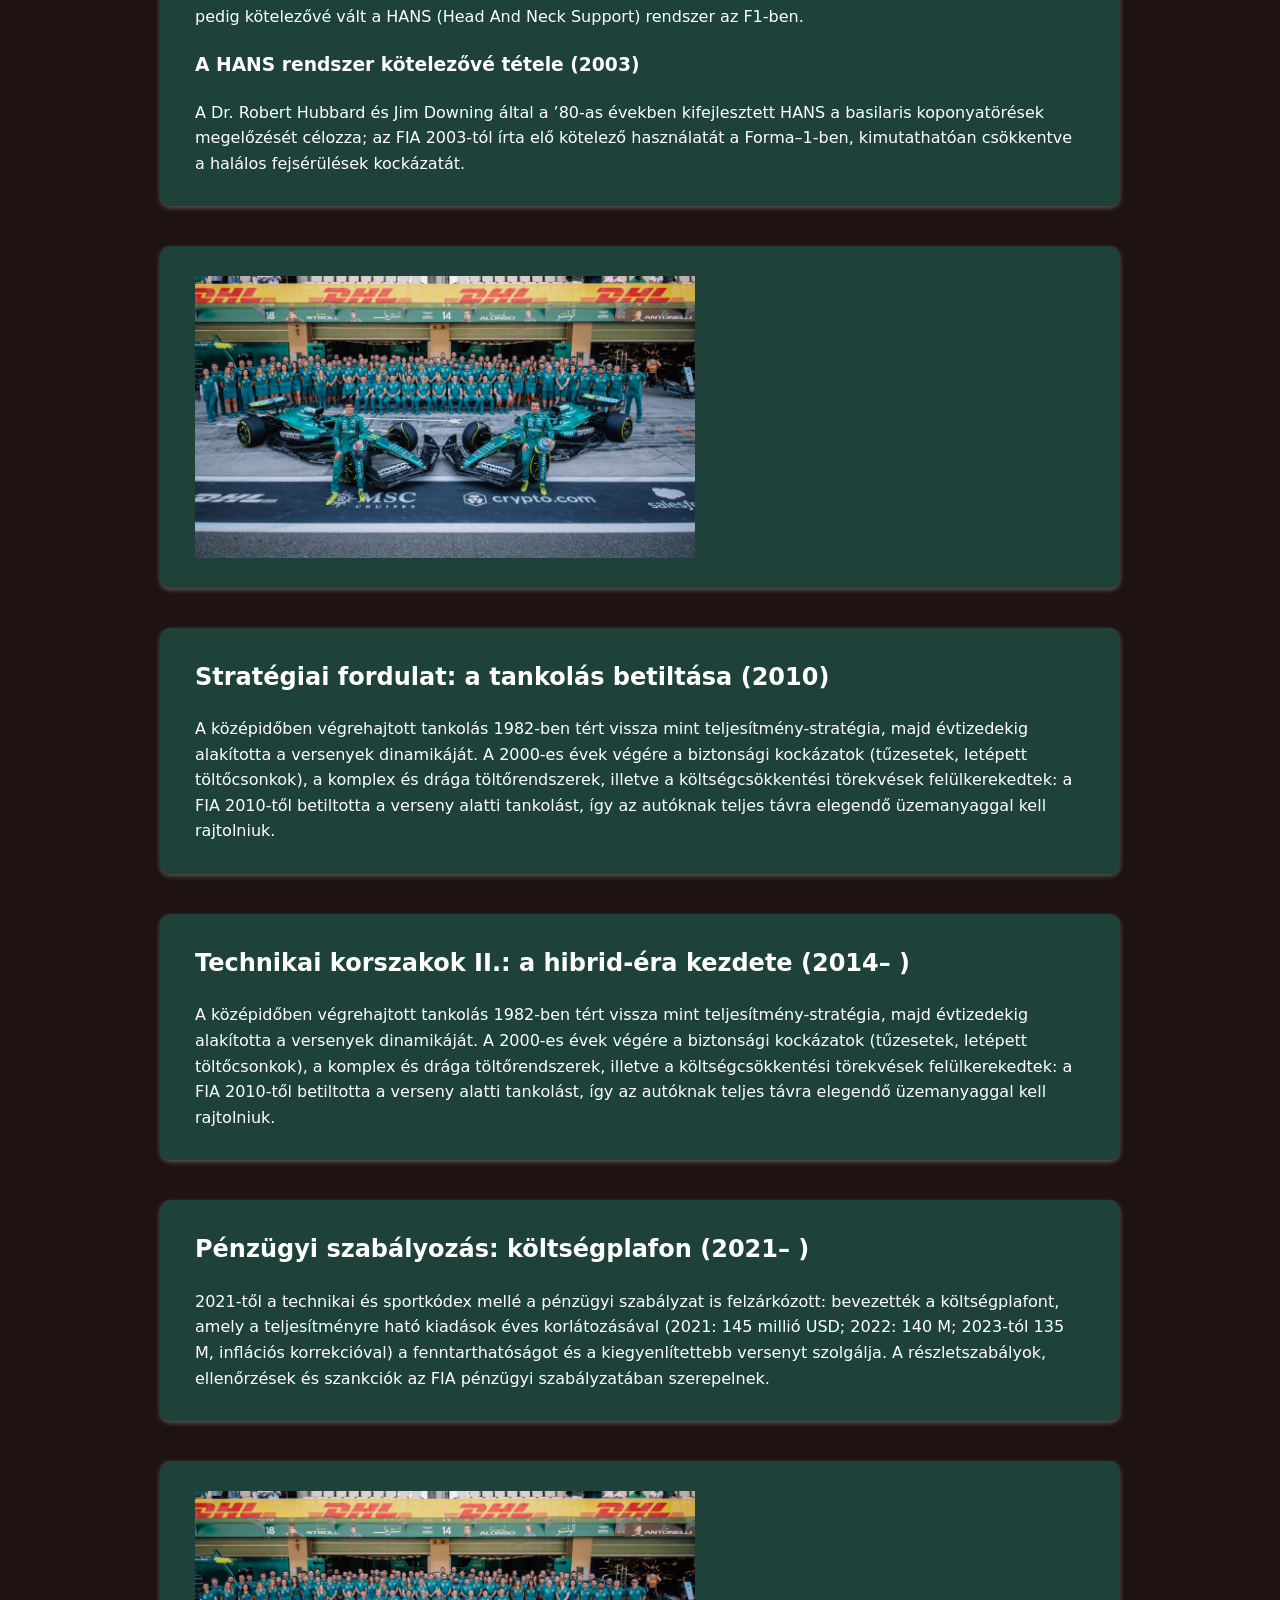
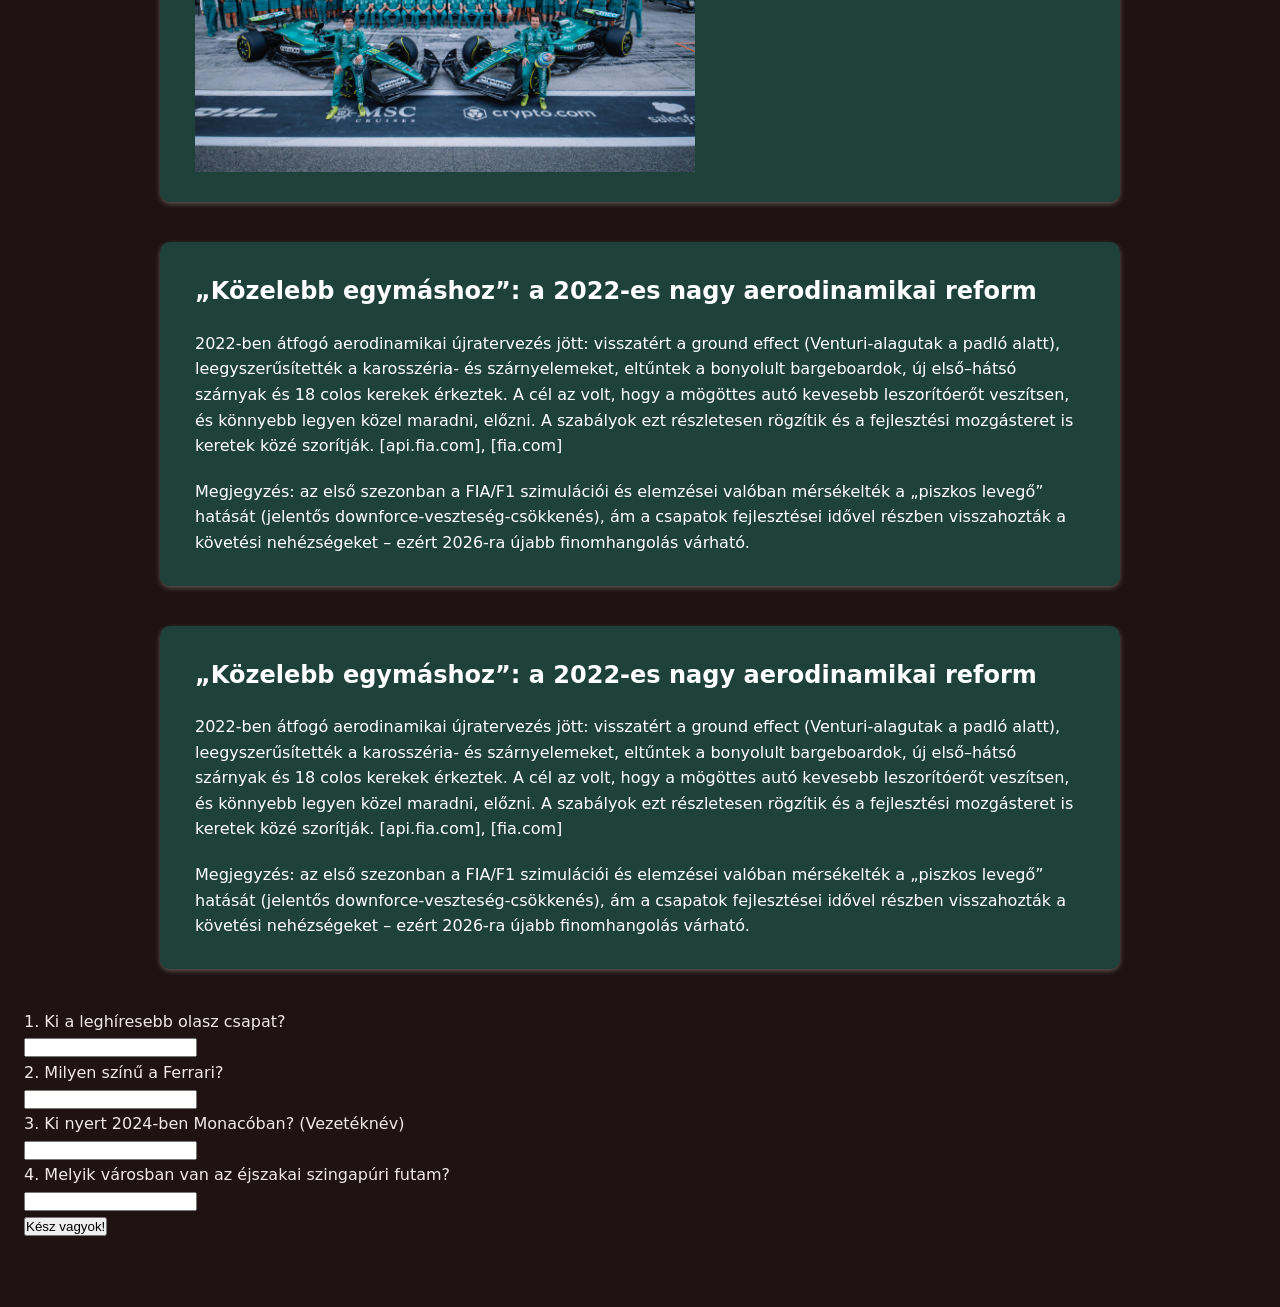
==== commit fde078de: "a" ====
--- a/auto.html
+++ b/auto.html
@@ -29,7 +29,6 @@
           <p>
             A Formula–1 (F1) a nemzetközi autósport csúcsa: a technológia, a sport és a showbiznisz határterületén fejlődő világbajnoki sorozat, amelyben a szabályok, az üzleti modell és a mnöki innovációk együtt írták a sport történetét. Az alábbi áttekintés a kezdetek ér től a legújabb szabályreformokig mutatja be az F1 fő állomásait.
           </p>
-          <img  class="csapatkep" src="kepek/elso_auto.jpg" alt="elso_auto">
       </div>
       <div class="szoveg">
           <h2>Eredet és alapok (1920–1946)</h2>
@@ -63,6 +62,7 @@
             A Dr. Robert Hubbard és Jim Downing által a ’80-as években kifejlesztett HANS a basilaris koponyatörések megelőzését célozza; az FIA 2003-tól írta elő kötelező használatát a Forma–1-ben, kimutathatóan csökkentve a halálos fejsérülések kockázatát.
           </p>
       </div>
+      <div class="szoveg"><img  class="csapatkep" src="kepek/Aston_Martin_F1_Team.jpeg" alt="Astom Martin csapatkép"></div>
       <div class="szoveg">
           <h2>Stratégiai fordulat: a tankolás betiltása (2010) </h2>
           <p>
@@ -81,7 +81,8 @@
           2021-től a technikai és sportkódex mellé a pénzügyi szabályzat is felzárkózott: bevezették a költségplafont, amely a teljesítményre ható kiadások éves korlátozásával (2021: 145 millió USD; 2022: 140 M; 2023-tól 135 M, inflációs korrekcióval) a fenntarthatóságot és a kiegyenlítettebb versenyt szolgálja. A részletszabályok, ellenőrzések és szankciók az FIA pénzügyi szabályzatában szerepelnek.
         </p>
       </div>
-      <div class="szoveg">
+      <div class="szoveg"><img  class="csapatkep" src="kepek/Aston_Martin_F1_Team.jpeg" alt="Astom Martin csapatkép"></div>
+      <div class="szoveg">  
         <h2>„Közelebb egymáshoz”: a 2022-es nagy aerodinamikai reform</h2>
         <p>
           2022-ben átfogó aerodinamikai újratervezés jött: visszatért a ground effect (Venturi-alagutak a padló alatt), leegyszerűsítették a karosszéria- és szárnyelemeket, eltűntek a bonyolult bargeboardok, új első–hátsó szárnyak és 18 colos kerekek érkeztek. A cél az volt, hogy a mögöttes autó kevesebb leszorítóerőt veszítsen, és könnyebb legyen közel maradni, előzni. A szabályok ezt részletesen rögzítik és a fejlesztési mozgásteret is keretek közé szorítják. [api.fia.com], [fia.com]
@@ -95,7 +96,6 @@
       <p>
         2022-ben átfogó aerodinamikai újratervezés jött: visszatért a ground effect (Venturi-alagutak a padló alatt), leegyszerűsítették a karosszéria- és szárnyelemeket, eltűntek a bonyolult bargeboardok, új első–hátsó szárnyak és 18 colos kerekek érkeztek. A cél az volt, hogy a mögöttes autó kevesebb leszorítóerőt veszítsen, és könnyebb legyen közel maradni, előzni. A szabályok ezt részletesen rögzítik és a fejlesztési mozgásteret is keretek közé szorítják. [api.fia.com], [fia.com]
       </p>
-      <img  class="csapatkep" src="kepek/legujabb_auto.jpg" alt="legujabb_auto">
       <p>
         Megjegyzés: az első szezonban a FIA/F1 szimulációi és elemzései valóban mérsékelték a „piszkos levegő” hatását (jelentős downforce‑veszteség‑csökkenés), ám a csapatok fejlesztései idővel részben visszahozták a követési nehézségeket – ezért 2026-ra újabb finomhangolás várható.
       </p>
--- a/index.css
+++ b/index.css
@@ -28,7 +28,9 @@
     padding: 10px;
     background-color: rgb(31, 176, 149);       
     border: 2px black solid;
-    border-radius: 20px;           
+    border-radius: 20px;
+    position: fixed;
+
 }
 
 .nav ul {
@@ -49,7 +51,6 @@
     justify-content: center;
     position: relative;
     height: 65px;
-    position: sticky;
 }
 
 .lista {
@@ -105,7 +106,7 @@
 }
 
 .csapatkep{
-    width: 90%;
+    width: 500px;
 }
 
 .F1car {
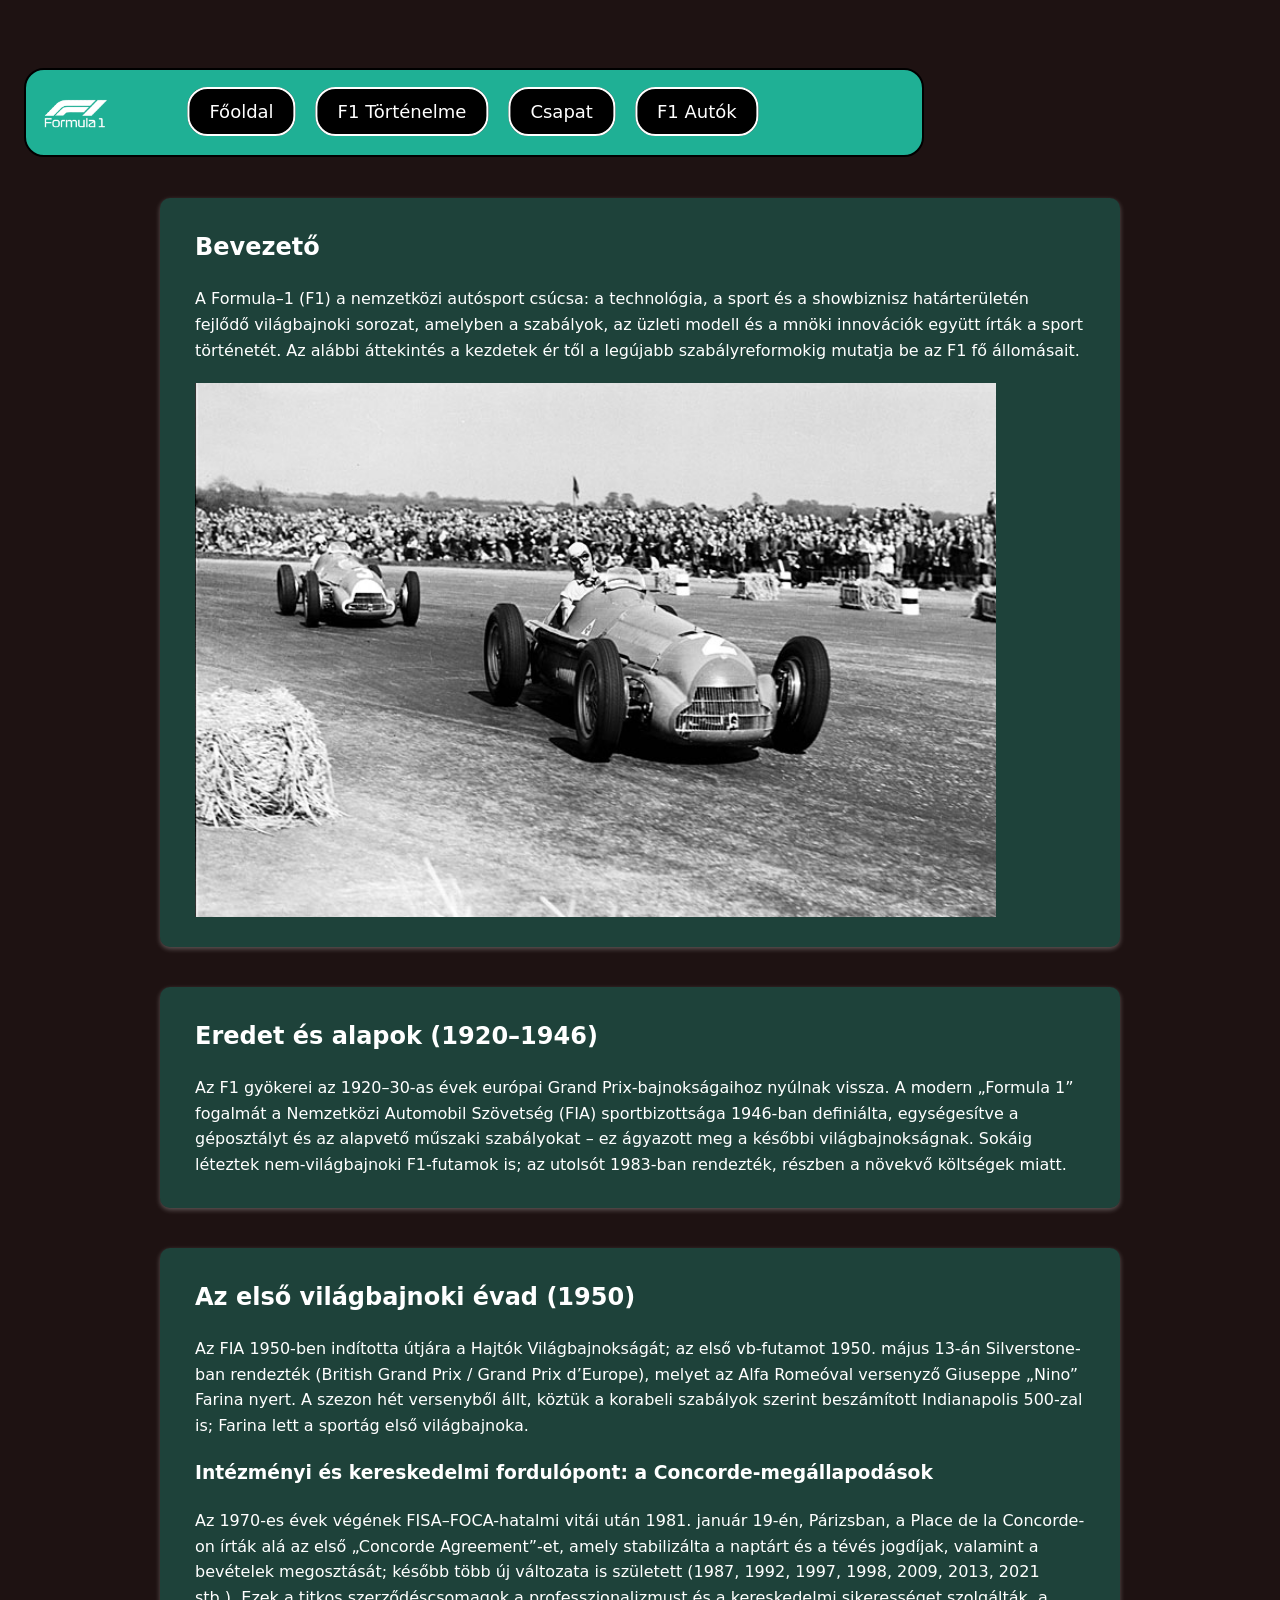
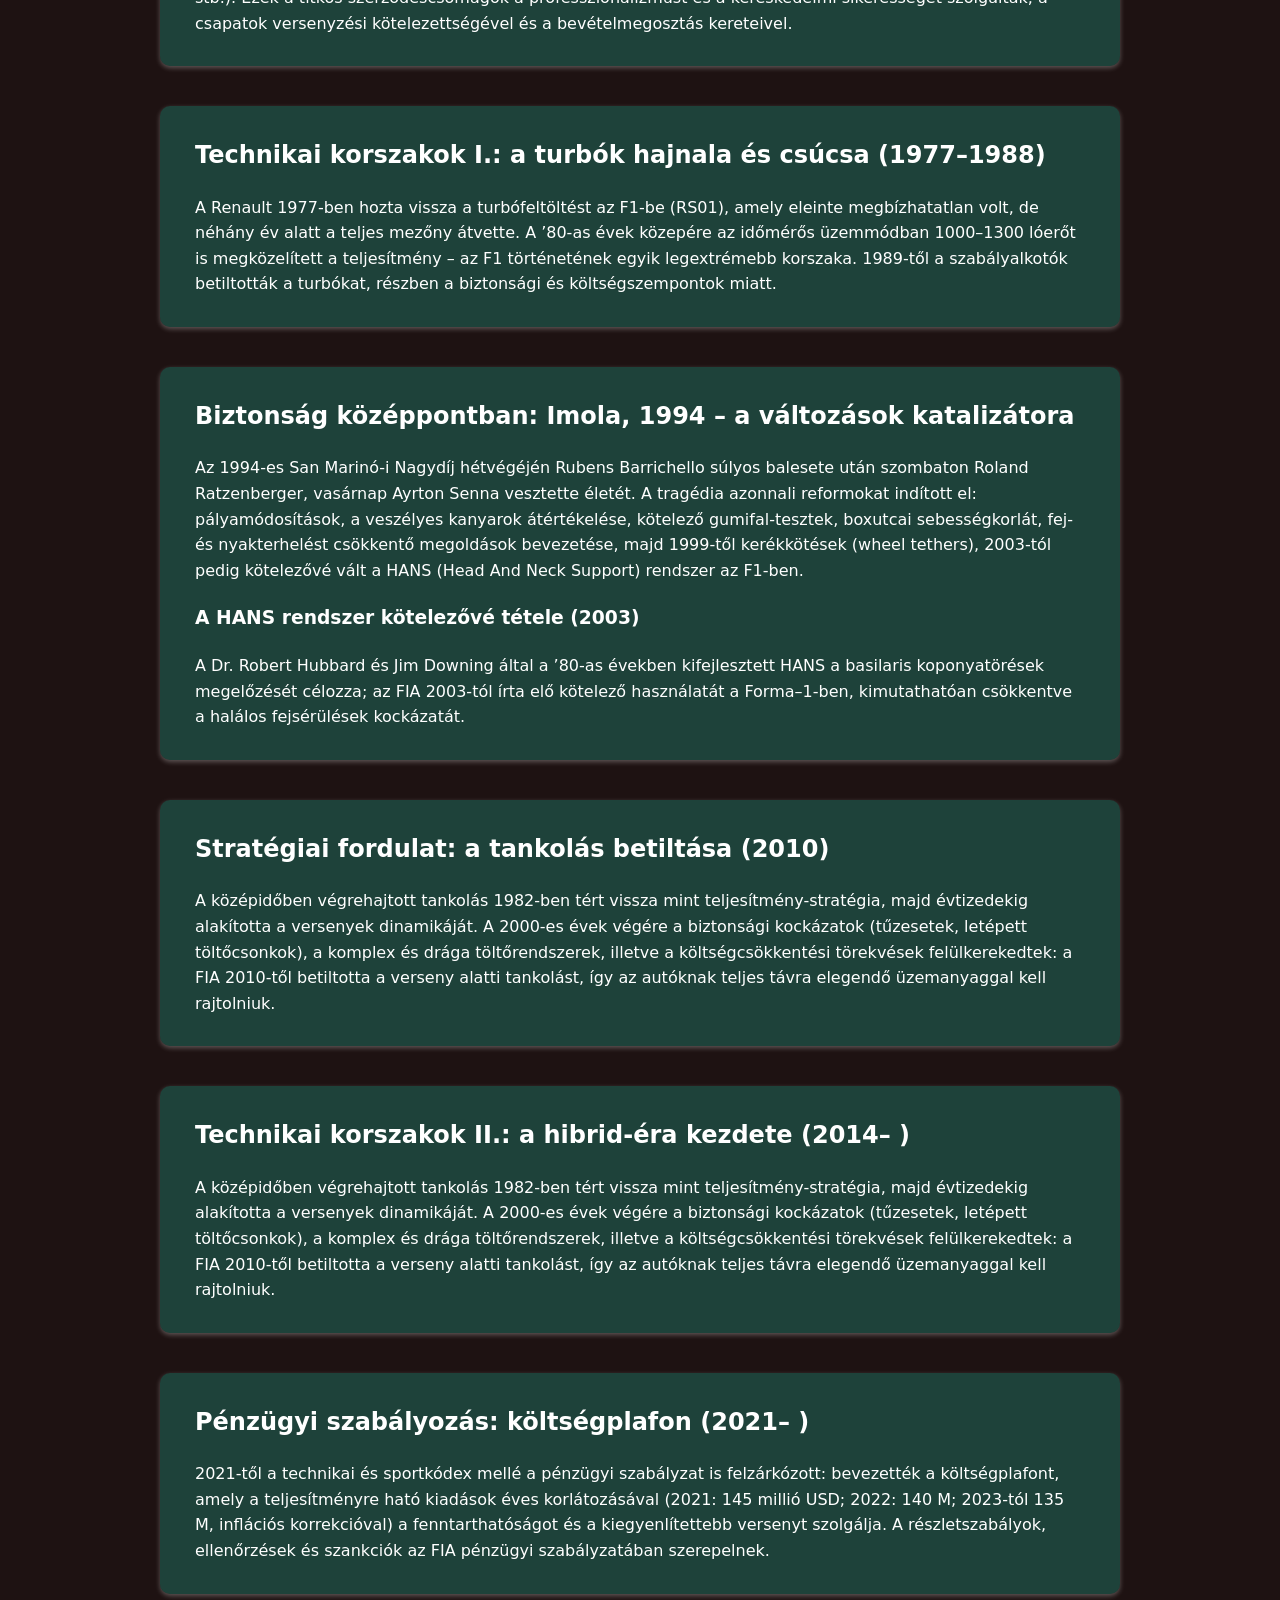
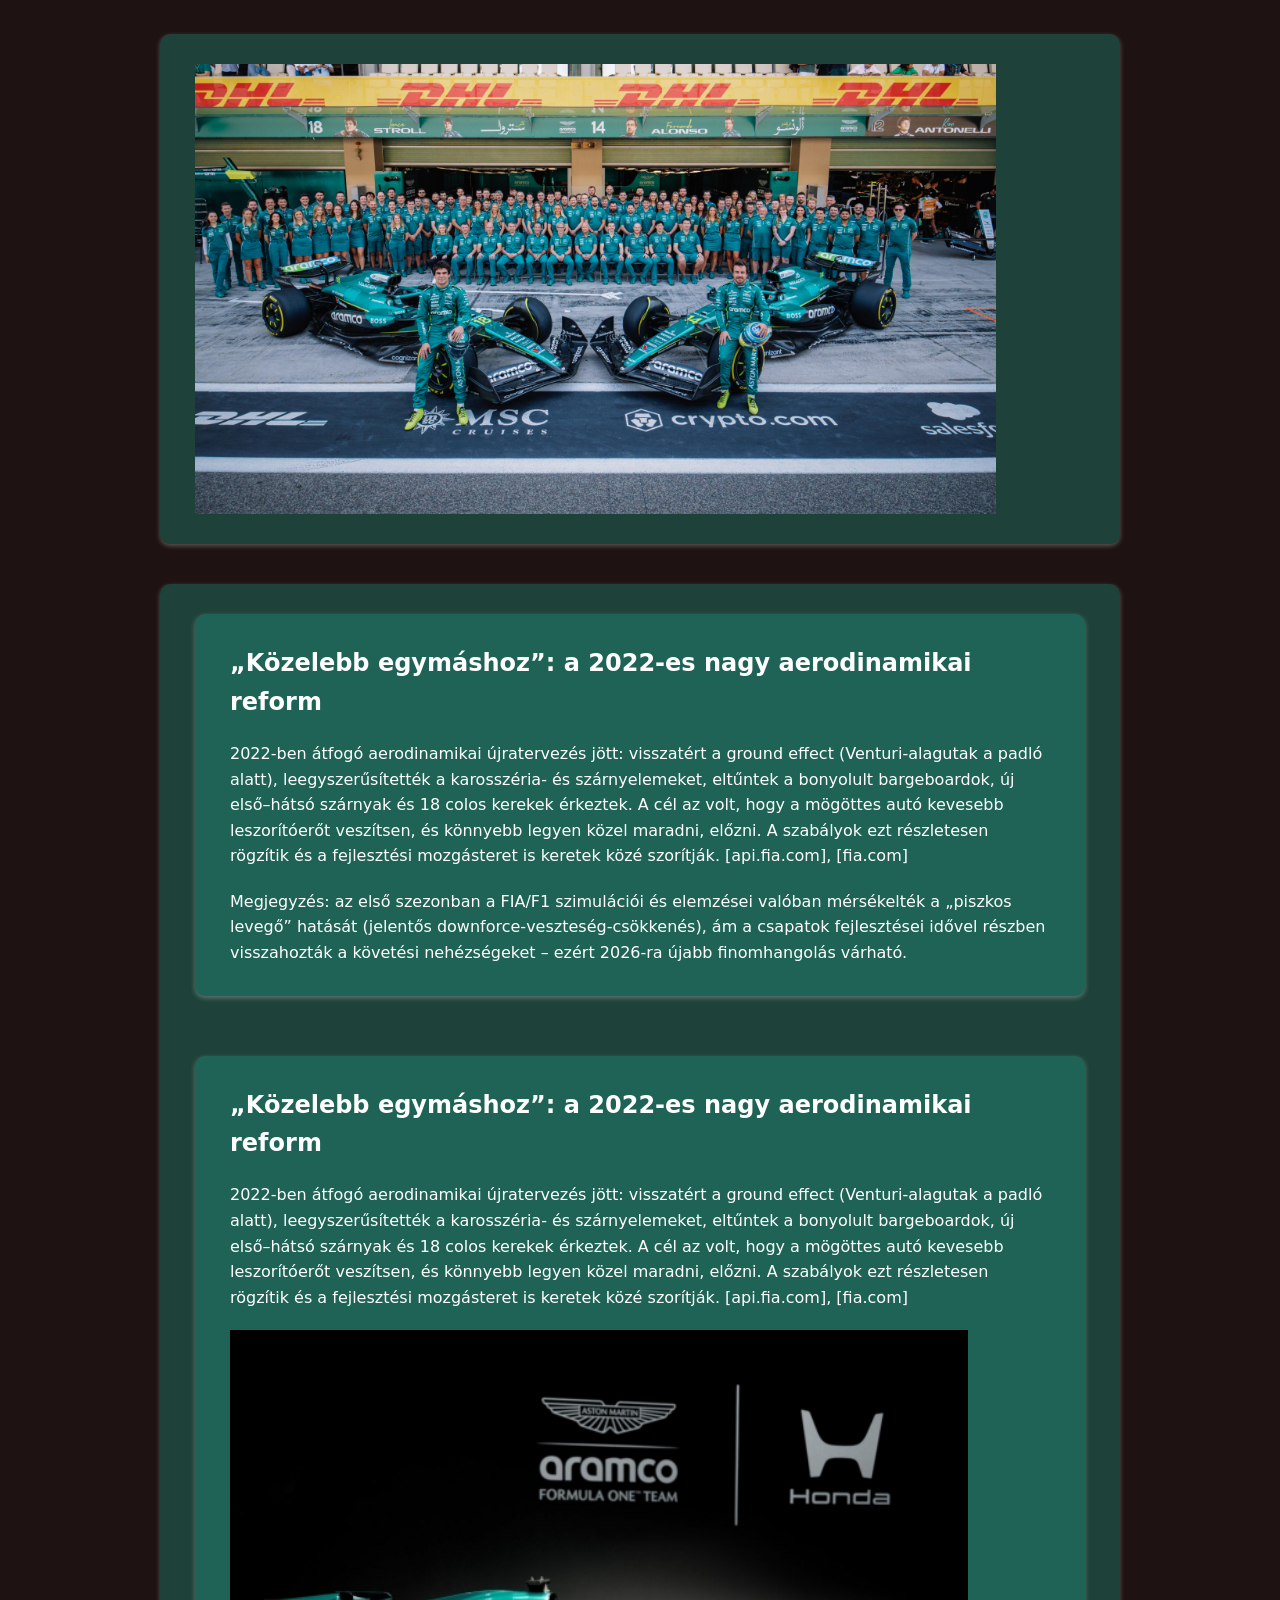
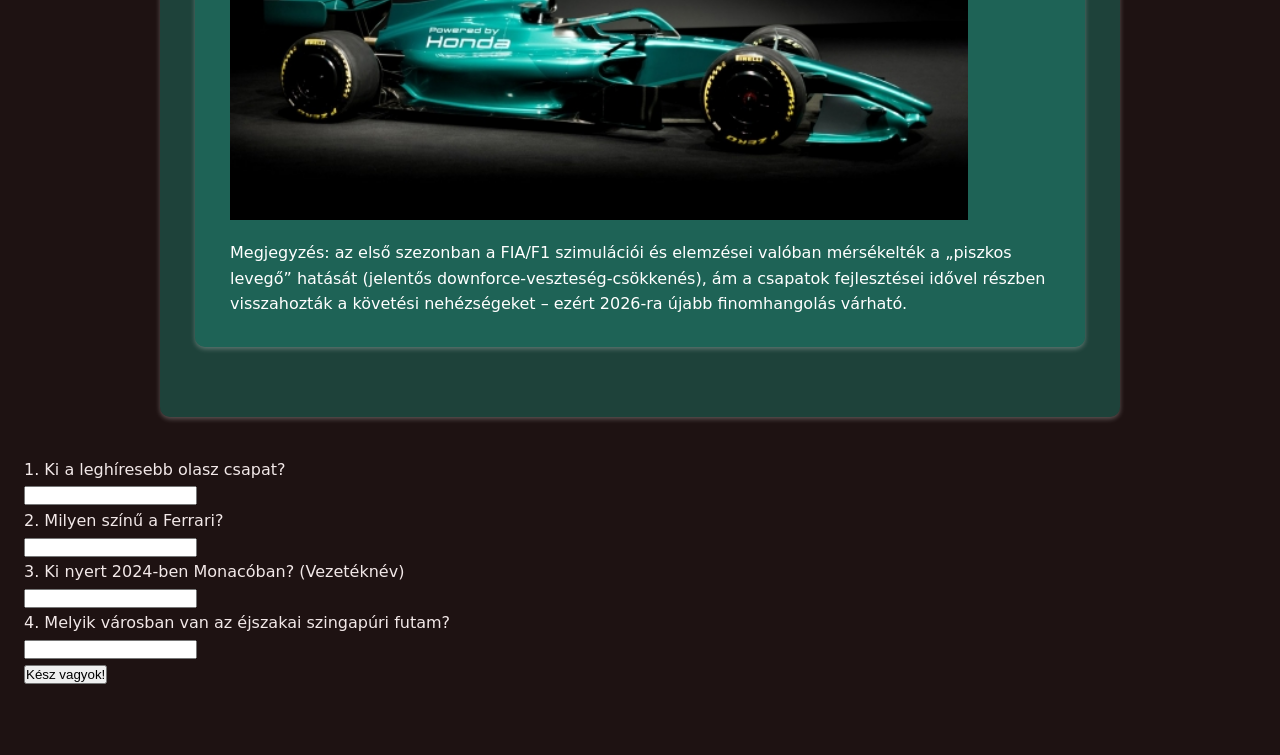
==== commit d78841a2: "a" ====
--- a/auto.html
+++ b/auto.html
@@ -29,6 +29,7 @@
           <p>
             A Formula–1 (F1) a nemzetközi autósport csúcsa: a technológia, a sport és a showbiznisz határterületén fejlődő világbajnoki sorozat, amelyben a szabályok, az üzleti modell és a mnöki innovációk együtt írták a sport történetét. Az alábbi áttekintés a kezdetek ér től a legújabb szabályreformokig mutatja be az F1 fő állomásait.
           </p>
+          <img  class="csapatkep" src="kepek/elso_auto.jpg" alt="elso_auto">
       </div>
       <div class="szoveg">
           <h2>Eredet és alapok (1920–1946)</h2>
@@ -62,7 +63,6 @@
             A Dr. Robert Hubbard és Jim Downing által a ’80-as években kifejlesztett HANS a basilaris koponyatörések megelőzését célozza; az FIA 2003-tól írta elő kötelező használatát a Forma–1-ben, kimutathatóan csökkentve a halálos fejsérülések kockázatát.
           </p>
       </div>
-      <div class="szoveg"><img  class="csapatkep" src="kepek/Aston_Martin_F1_Team.jpeg" alt="Astom Martin csapatkép"></div>
       <div class="szoveg">
           <h2>Stratégiai fordulat: a tankolás betiltása (2010) </h2>
           <p>
@@ -83,6 +83,7 @@
       </div>
       <div class="szoveg"><img  class="csapatkep" src="kepek/Aston_Martin_F1_Team.jpeg" alt="Astom Martin csapatkép"></div>
       <div class="szoveg">  
+      <div class="szoveg">
         <h2>„Közelebb egymáshoz”: a 2022-es nagy aerodinamikai reform</h2>
         <p>
           2022-ben átfogó aerodinamikai újratervezés jött: visszatért a ground effect (Venturi-alagutak a padló alatt), leegyszerűsítették a karosszéria- és szárnyelemeket, eltűntek a bonyolult bargeboardok, új első–hátsó szárnyak és 18 colos kerekek érkeztek. A cél az volt, hogy a mögöttes autó kevesebb leszorítóerőt veszítsen, és könnyebb legyen közel maradni, előzni. A szabályok ezt részletesen rögzítik és a fejlesztési mozgásteret is keretek közé szorítják. [api.fia.com], [fia.com]
@@ -96,6 +97,7 @@
       <p>
         2022-ben átfogó aerodinamikai újratervezés jött: visszatért a ground effect (Venturi-alagutak a padló alatt), leegyszerűsítették a karosszéria- és szárnyelemeket, eltűntek a bonyolult bargeboardok, új első–hátsó szárnyak és 18 colos kerekek érkeztek. A cél az volt, hogy a mögöttes autó kevesebb leszorítóerőt veszítsen, és könnyebb legyen közel maradni, előzni. A szabályok ezt részletesen rögzítik és a fejlesztési mozgásteret is keretek közé szorítják. [api.fia.com], [fia.com]
       </p>
+      <img  class="csapatkep" src="kepek/legujabb_auto.jpg" alt="legujabb_auto">
       <p>
         Megjegyzés: az első szezonban a FIA/F1 szimulációi és elemzései valóban mérsékelték a „piszkos levegő” hatását (jelentős downforce‑veszteség‑csökkenés), ám a csapatok fejlesztései idővel részben visszahozták a követési nehézségeket – ezért 2026-ra újabb finomhangolás várható.
       </p>
--- a/index.css
+++ b/index.css
@@ -106,7 +106,7 @@
 }
 
 .csapatkep{
-    width: 500px;
+    width: 90%;
 }
 
 .F1car {
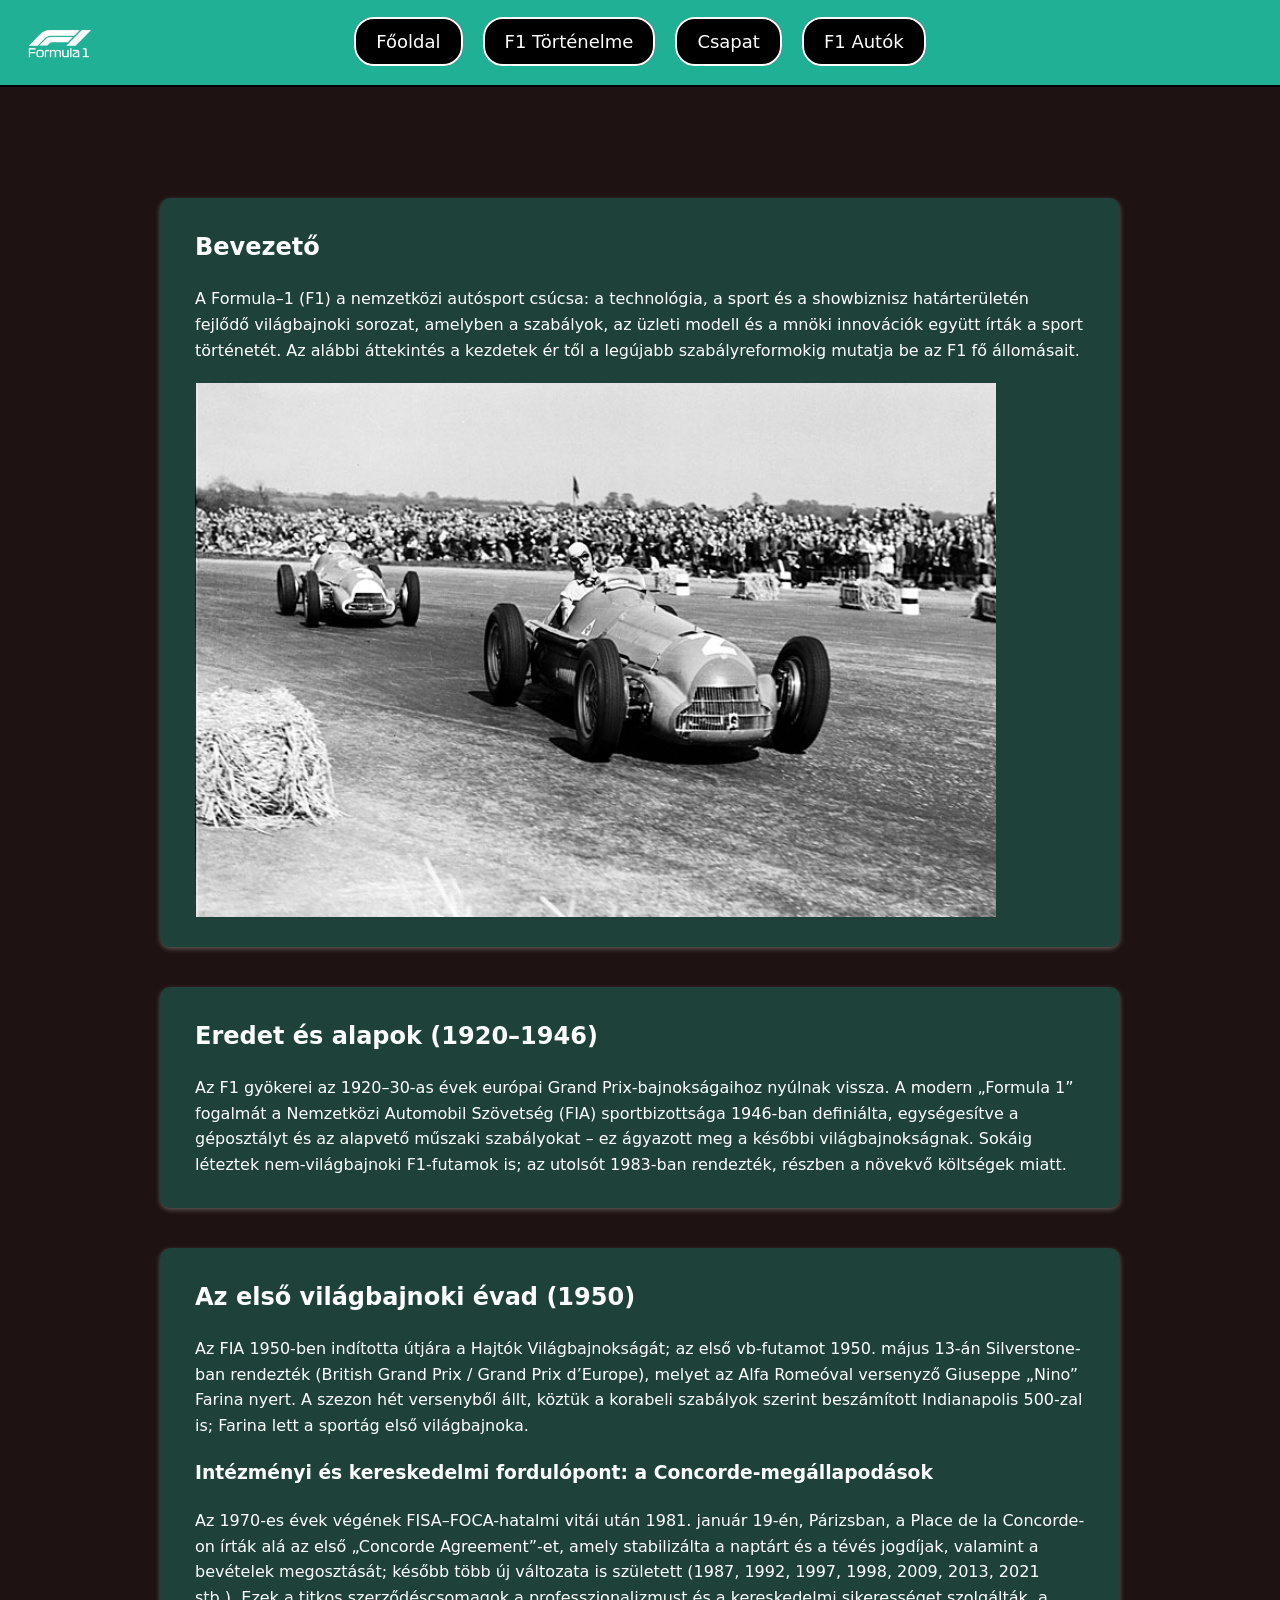
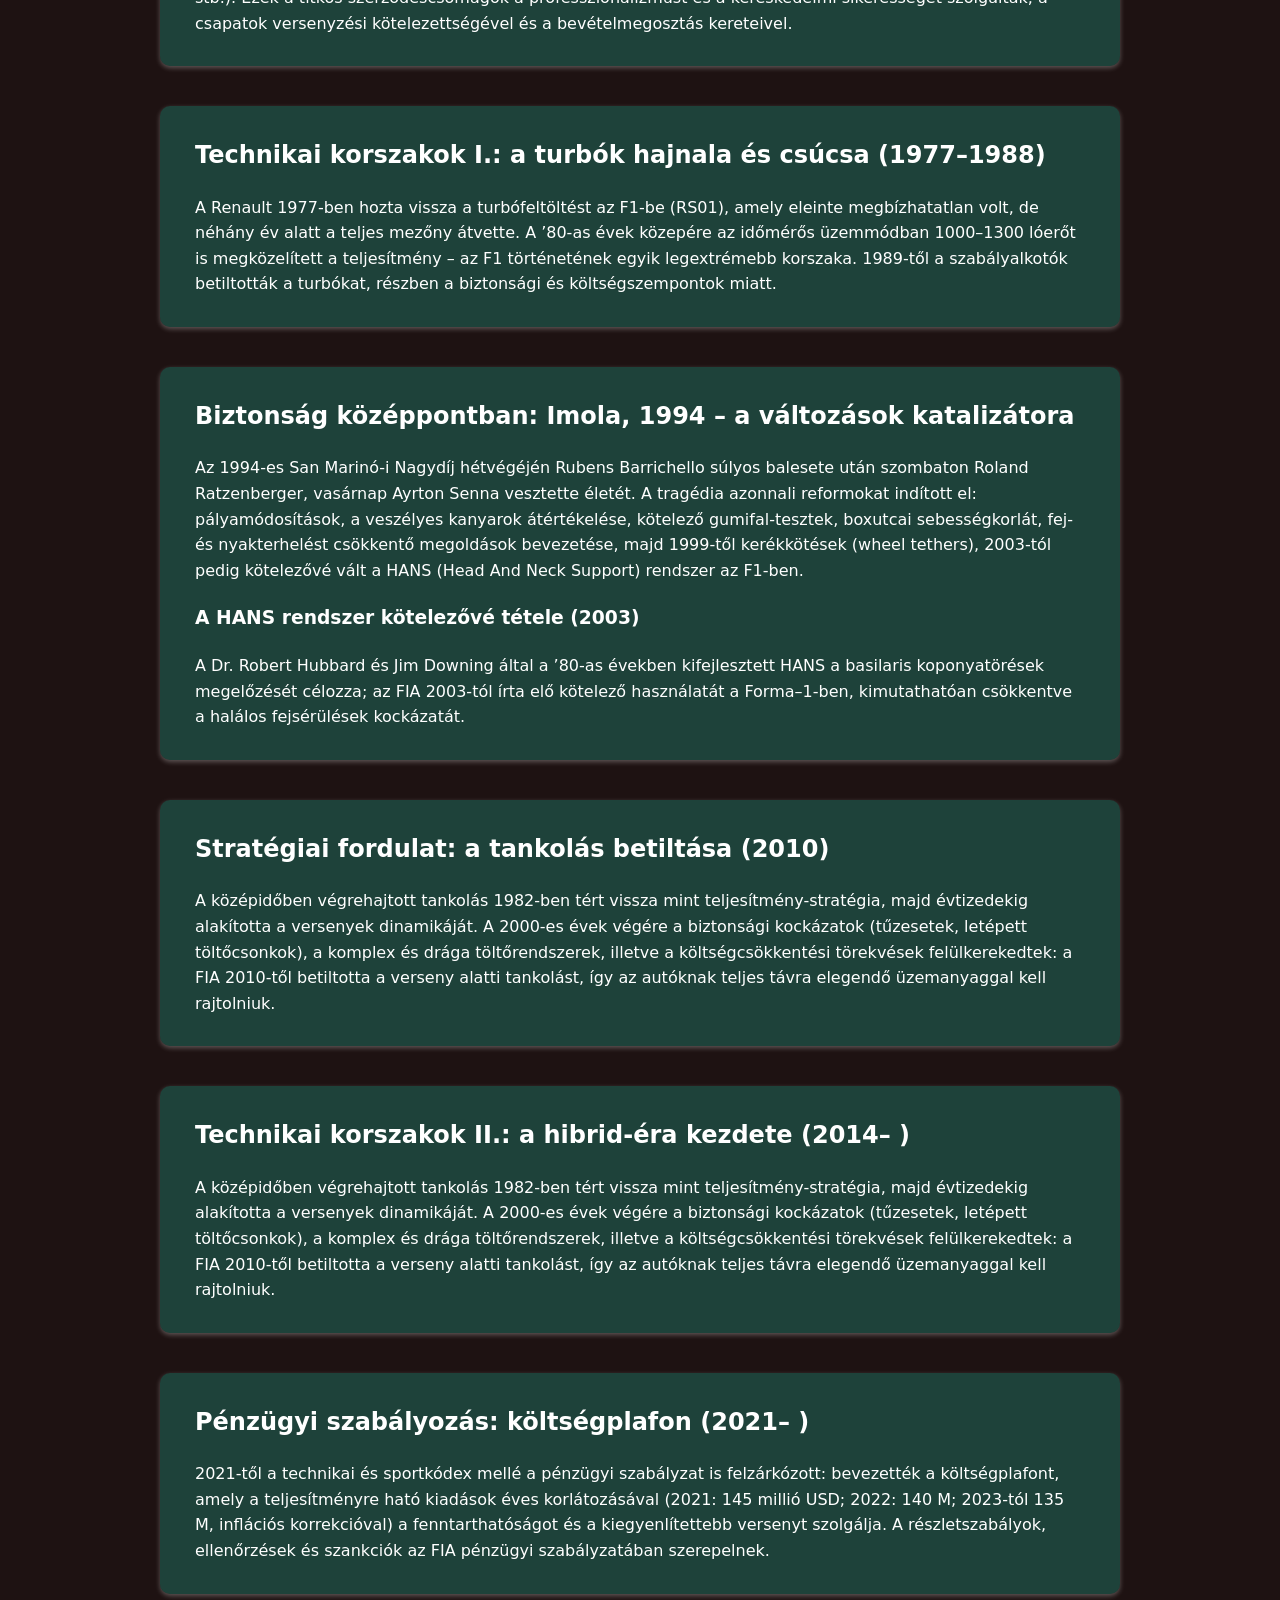
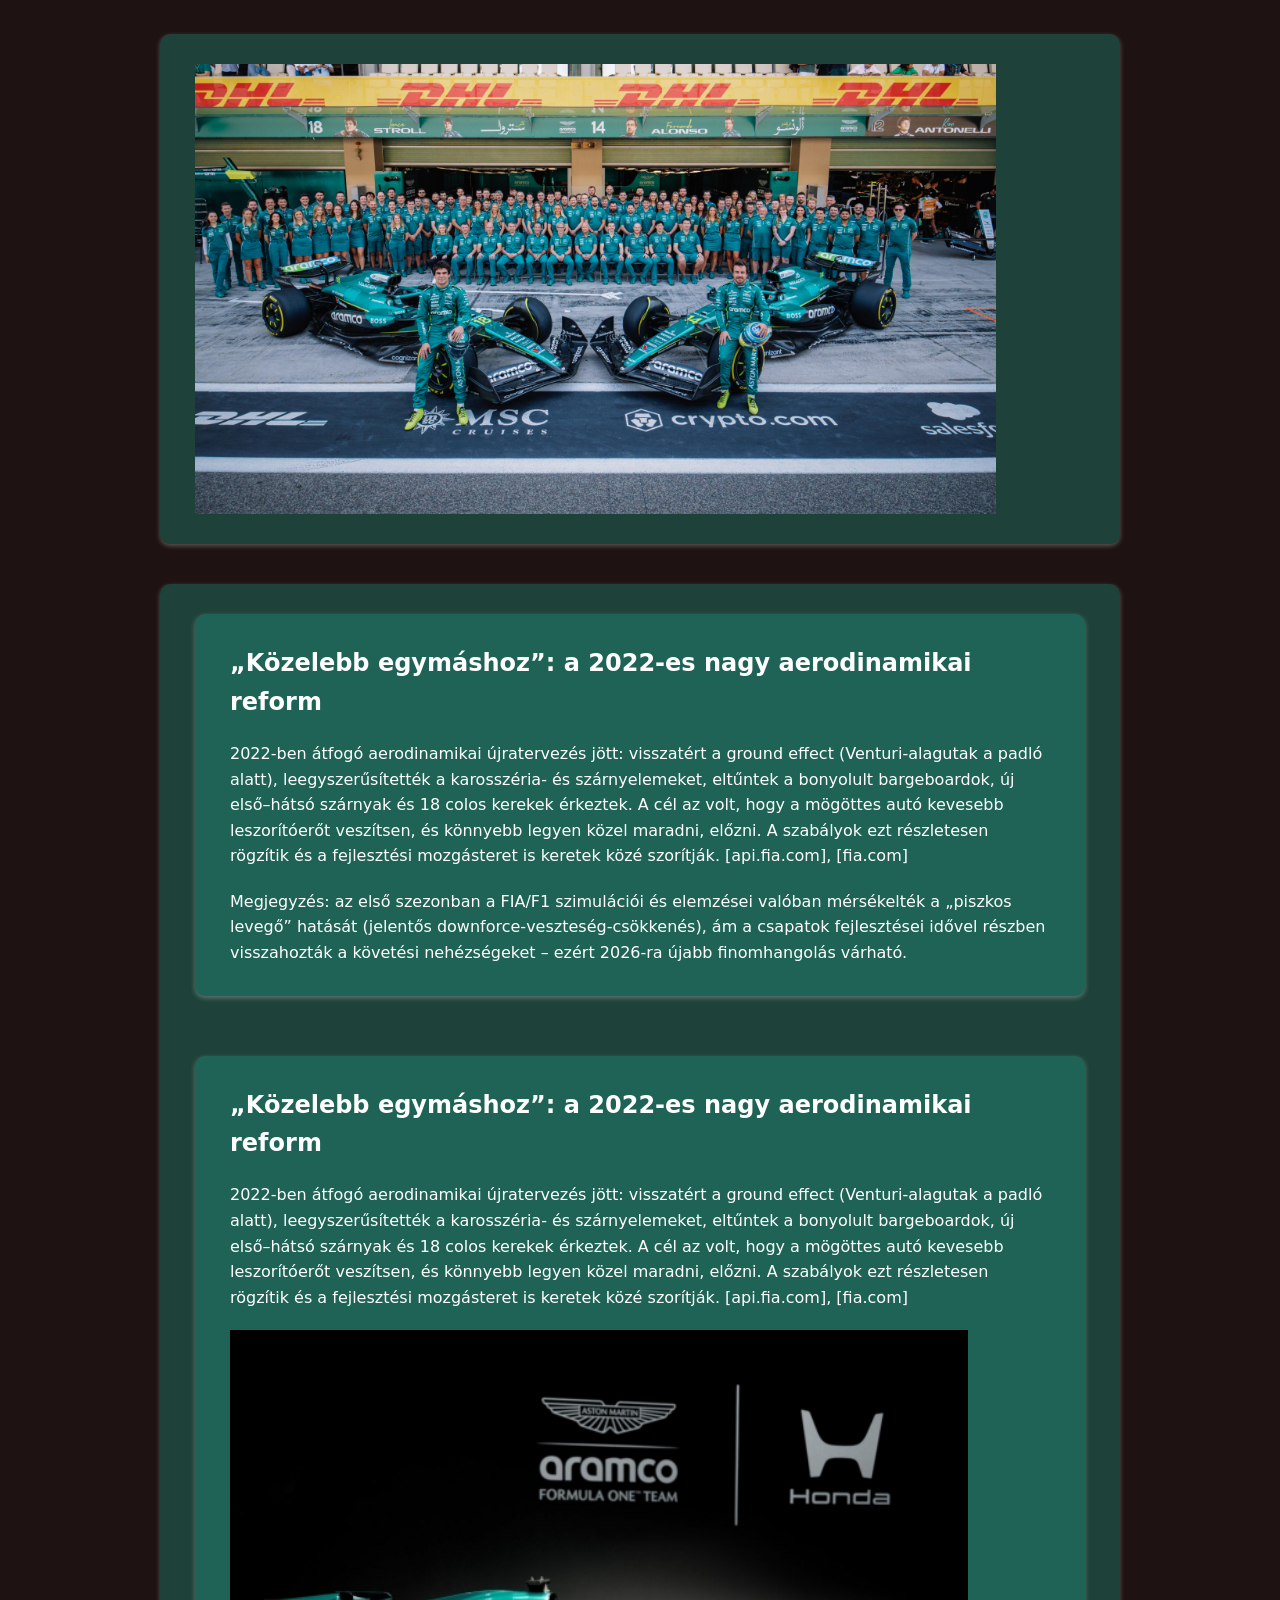
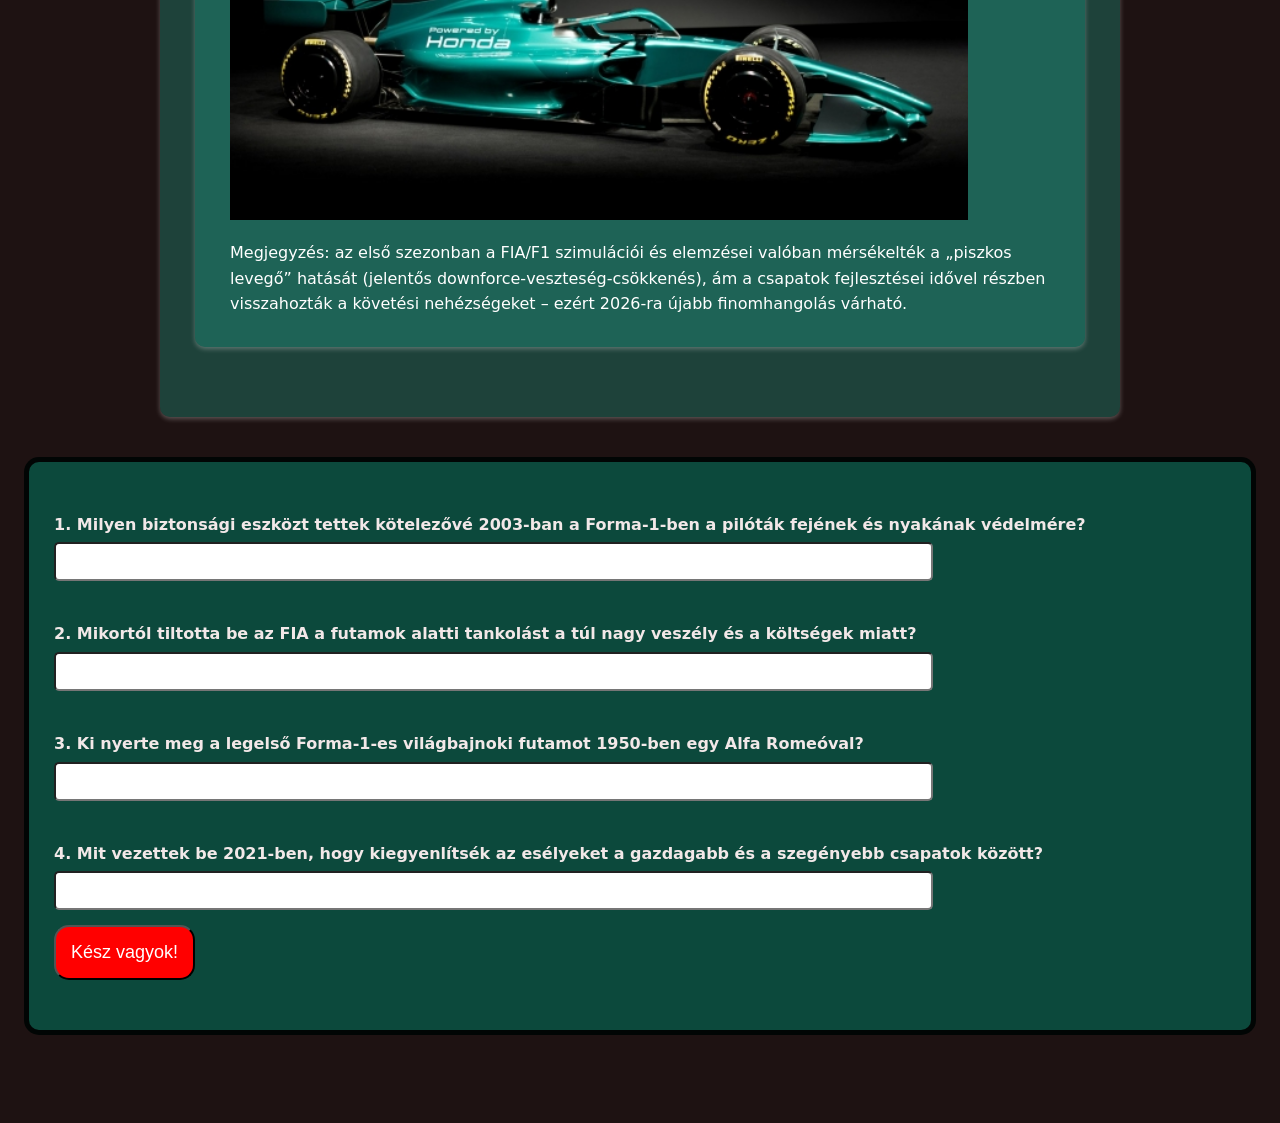
==== commit 4e55af56: "Bence" ====
--- a/auto.html
+++ b/auto.html
@@ -117,19 +117,19 @@
 
     <div id="kviztext">
       
-        <p>1. Ki a leghíresebb olasz csapat?</p>
-        <input id="kerdestext1" type="text">
+        <p>1. Milyen biztonsági eszközt tettek kötelezővé 2003-ban a Forma-1-ben a pilóták fejének és nyakának védelmére?</p>
+        <input id="kerdestext1b" type="text">
+        
+        <p>2. Mikortól tiltotta be az FIA a futamok alatti tankolást a túl nagy veszély és a költségek miatt?</p>
+        <input id="kerdestext2b" type="text">
+        
+        <p>3. Ki nyerte meg a legelső Forma-1-es világbajnoki futamot 1950-ben egy Alfa Romeóval?</p>
+        <input id="kerdestext3b" type="text"> 
+        
+        <p>4. Mit vezettek be 2021-ben, hogy kiegyenlítsék az esélyeket a gazdagabb és a szegényebb csapatok között?</p>
+        <input id="kerdestext4b" type="text">
         <br>
-        <p>2. Milyen színű a Ferrari?</p>
-        <input id="kerdestext2" type="text">
-        <br>
-        <p>3. Ki nyert 2024-ben Monacóban? (Vezetéknév)</p>
-        <input id="kerdestext3" type="text"> 
-        <br>
-        <p>4. Melyik városban van az éjszakai szingapúri futam?</p>
-        <input id="kerdestext4" type="text">
-        <br>
-        <button type="button" onclick="kvizErtekeltext()">Kész vagyok!</button>
+        <button type="button" onclick="kvizErtekeltextb()">Kész vagyok!</button>
         
         <p id="szoveges_visszajelzes"></p>
         <p id="eredmeny_helyetext"></p>
--- a/index.css
+++ b/index.css
@@ -20,37 +20,44 @@
     padding: 3%; 
     box-shadow: 0 10px 20px rgba(0,0,0,0.5); 
 }
-
+/* 1. A fő csomagoló, ami a képernyő tetejére tapad */
 .kontener {
-    max-width: 900px;
-    width: 92%;
-    margin: 20px auto 0 auto;
-    padding: 10px;
-    background-color: rgb(31, 176, 149);       
-    border: 2px black solid;
-    border-radius: 20px;
+    width: 100%;
+    top: 0;
+    left: 0;
     position: fixed;
-
-}
-
-.nav ul {
-    width: 70%;
-    list-style: none;
-    display: flex;
-    gap: 20px; 
-    padding: 20px;
-    margin: 0;
-    position: absolute;
-    left: 50%;
-    transform: translateX(-50%);
-}
-
+    z-index: 1000;
+    background-color: rgb(31, 176, 149);
+    padding: 10px 0; /* Fent és lent 10px, oldalt 0 */
+    border-bottom: 2px solid black;
+}
+
+/* 2. A menü sávja (a futószalag) */
 .nav {
     display: flex;
     align-items: center;
-    justify-content: center;
+    justify-content: center; /* <--- EZ TESZI KÖZÉPRE A GOMBOKAT */
     position: relative;
     height: 65px;
+    width: 100%; /* Biztosíték: kötelezzük, hogy érjen faltól falig! */
+}
+
+/* 3. A logó (kiszögelve a bal szélre) */
+.logo {
+    width: 80px;
+    position: absolute;
+    left: 20px; /* 20 pixelre a bal szélétől */
+    /* Nincs itt margin-right! */
+}
+
+/* 4. A gombok listája */
+.nav ul {
+    list-style: none;
+    display: flex;
+    gap: 20px;
+    padding: 0;
+    margin: 0;
+    /* Nincs itt position: absolute vagy width! */
 }
 
 .lista {
@@ -123,13 +130,9 @@
     height: 50%;
 }
 
-/* A kvíz formázása       */
-
-/*h2 {
-    text-align: center; /* Javítva az elírás és hiányzó pontosvessző */
-    /*font-family: 'Times New Roman', Times, serif;
-    color: red;
-}*/
+/* A Rádió gombos kvíz formázása    */
+
+
 
 #kviz-szekcio {
     font-family: 'Times New Roman', Times, serif;
@@ -250,6 +253,44 @@
 }
 
 
+/* A beviteli mezős kvíz formázása */
+
+#kviz-kontener{
+    background-color: rgb(12, 73, 60);
+    padding: 25px;
+    margin: 40px auto;
+    border: 5px solid #000000ec;
+   border-radius: 15px;
+
+}
+
+.kerdextext1 {
+    padding: 10%;
+    width: 75%;
+}
+
+
+#kviz-kontener button {
+    font-size: large;
+    color: white;
+    background-color: red;
+    padding: 15px;
+    border-radius:  15px;
+}
+
+#kviz-kontener p {
+    margin-top: 25px; 
+    margin-bottom: 5px; 
+    font-weight: bold; 
+}
+
+#kviz-kontener input {
+    padding: 10px; 
+    width: 75%;
+    border-radius: 5px;
+    margin-bottom: 15px; 
+}
+
 
 /*Főoldal*/
     *, *::before, *::after { box-sizing: border-box; margin: 0; padding: 0; }
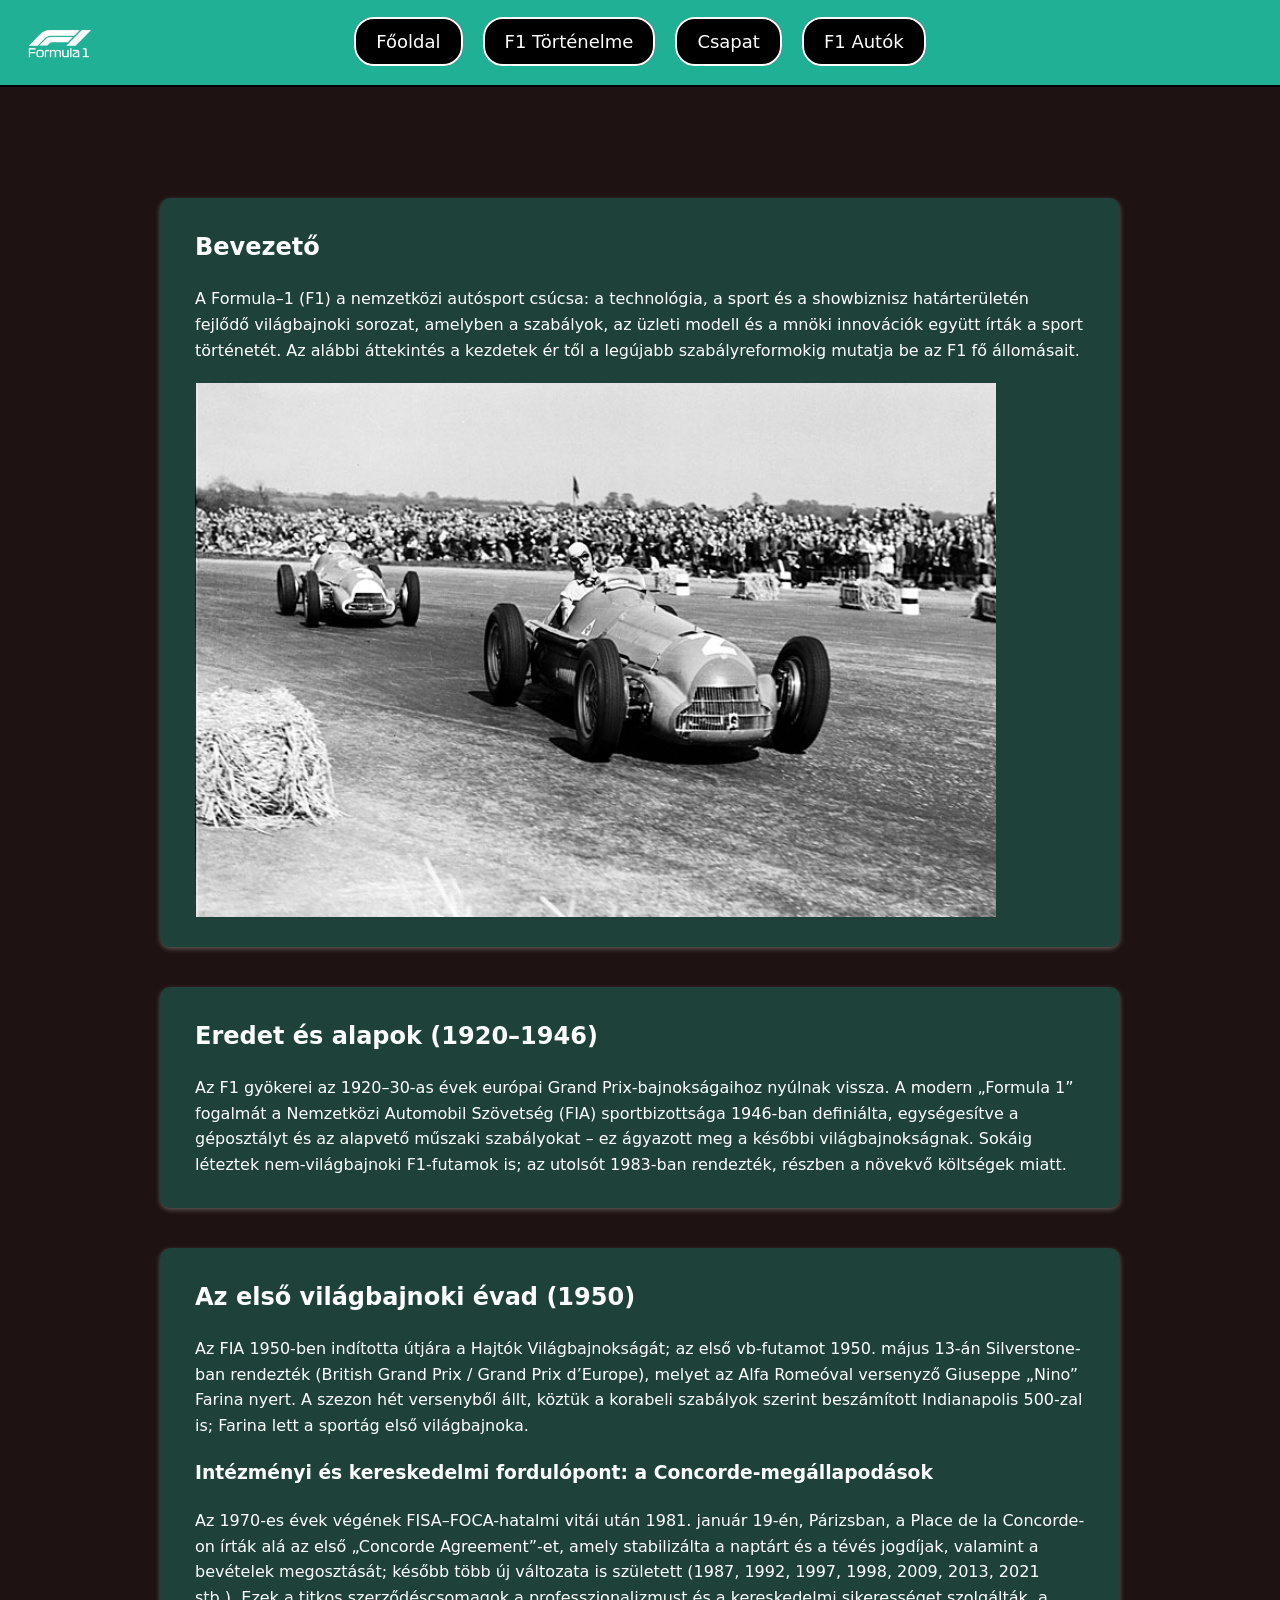
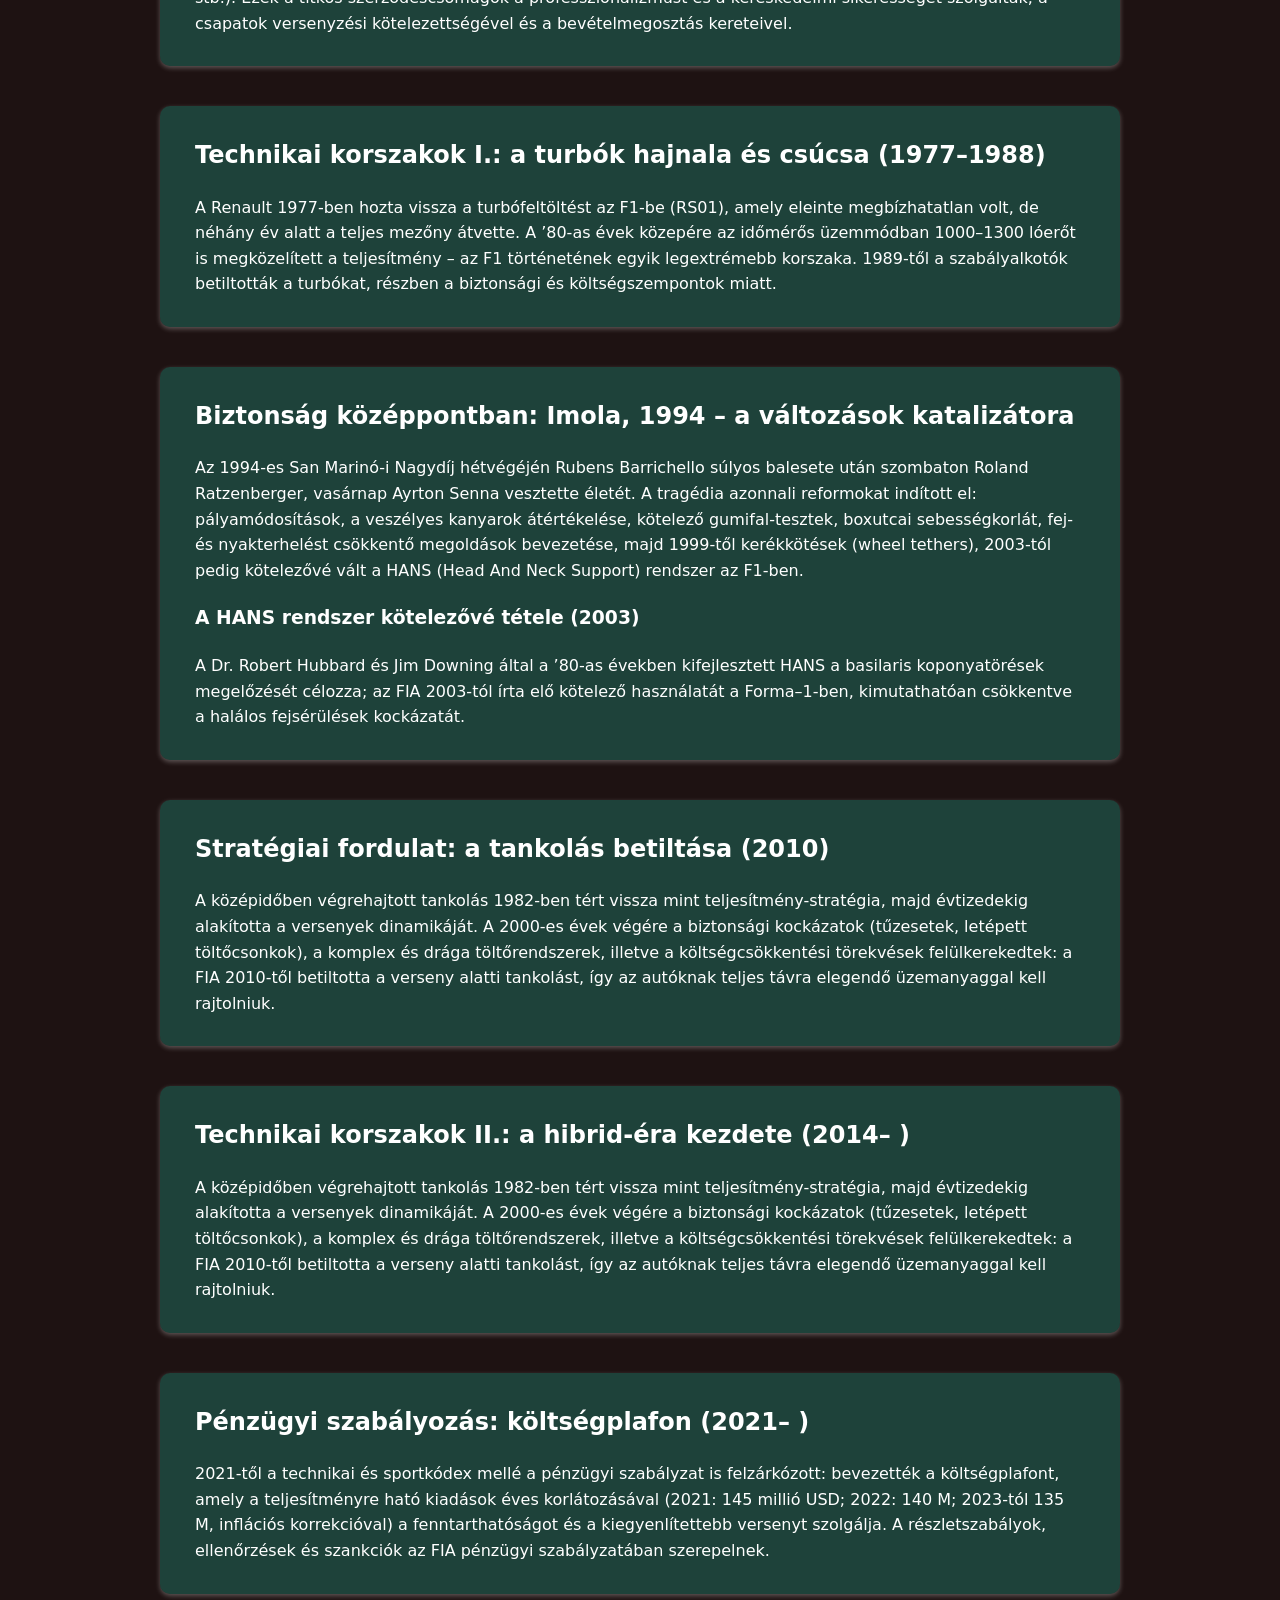
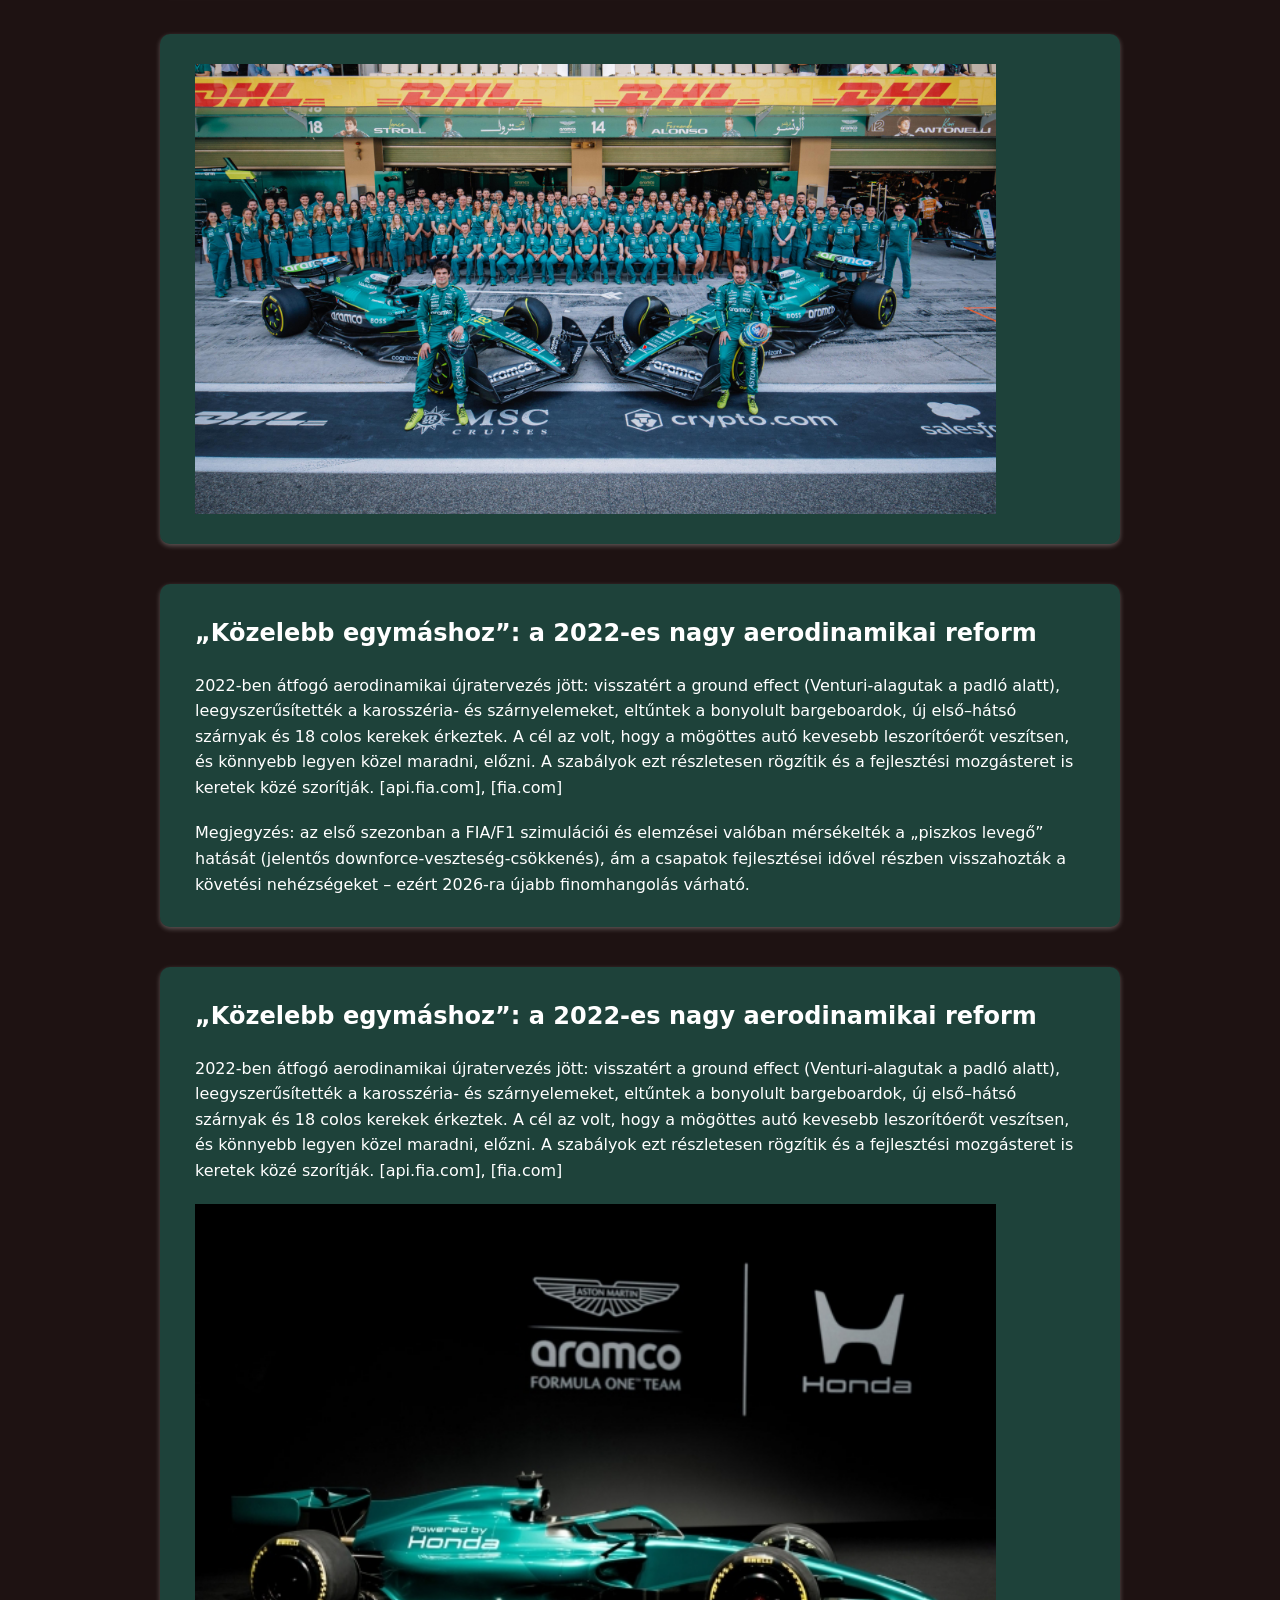
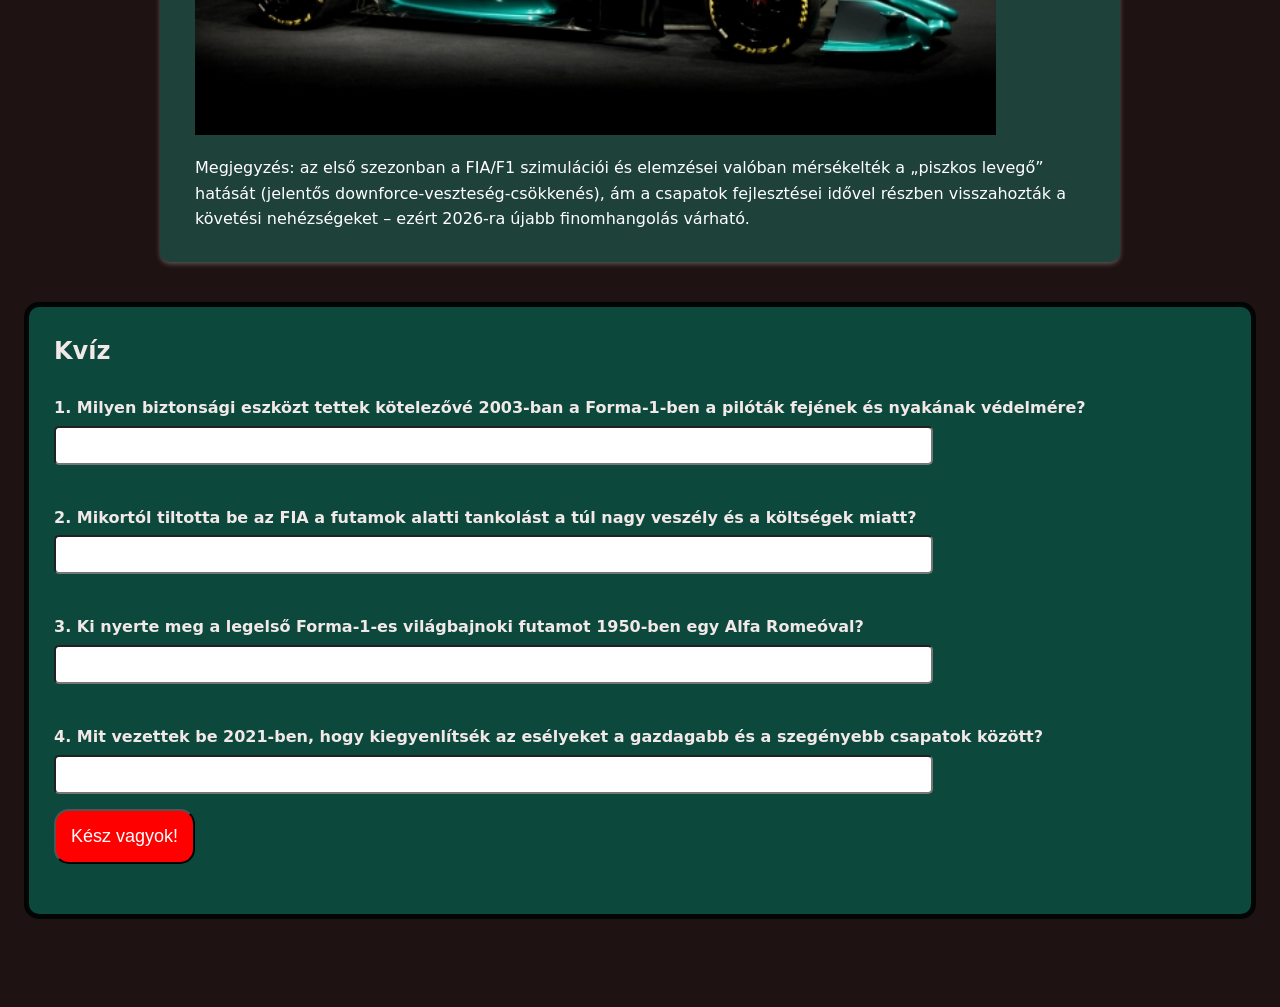
==== commit 46262444: "bug-fixes" ====
--- a/auto.html
+++ b/auto.html
@@ -81,8 +81,7 @@
           2021-től a technikai és sportkódex mellé a pénzügyi szabályzat is felzárkózott: bevezették a költségplafont, amely a teljesítményre ható kiadások éves korlátozásával (2021: 145 millió USD; 2022: 140 M; 2023-tól 135 M, inflációs korrekcióval) a fenntarthatóságot és a kiegyenlítettebb versenyt szolgálja. A részletszabályok, ellenőrzések és szankciók az FIA pénzügyi szabályzatában szerepelnek.
         </p>
       </div>
-      <div class="szoveg"><img  class="csapatkep" src="kepek/Aston_Martin_F1_Team.jpeg" alt="Astom Martin csapatkép"></div>
-      <div class="szoveg">  
+      <div class="szoveg"><img  class="csapatkep" src="kepek/Aston_Martin_F1_Team.jpeg" alt="Astom Martin csapatkép"></div> 
       <div class="szoveg">
         <h2>„Közelebb egymáshoz”: a 2022-es nagy aerodinamikai reform</h2>
         <p>
@@ -111,7 +110,7 @@
   
 <script src="script.js"></script>
   <section id="kviz-kontener">
-    
+    <h2>Kvíz</h2>
     
     <form id="kviz-form">
 
--- a/index.css
+++ b/index.css
@@ -98,13 +98,9 @@
 }
 .szoveg:hover { 
     border-color:white; 
-    border: 2px, solid;
+    border: 2px solid;
     margin-top: 50px;
     margin-bottom:50px ;
-}
- 
-#1st{
-    text-align: center;
 }
 
 .logo {
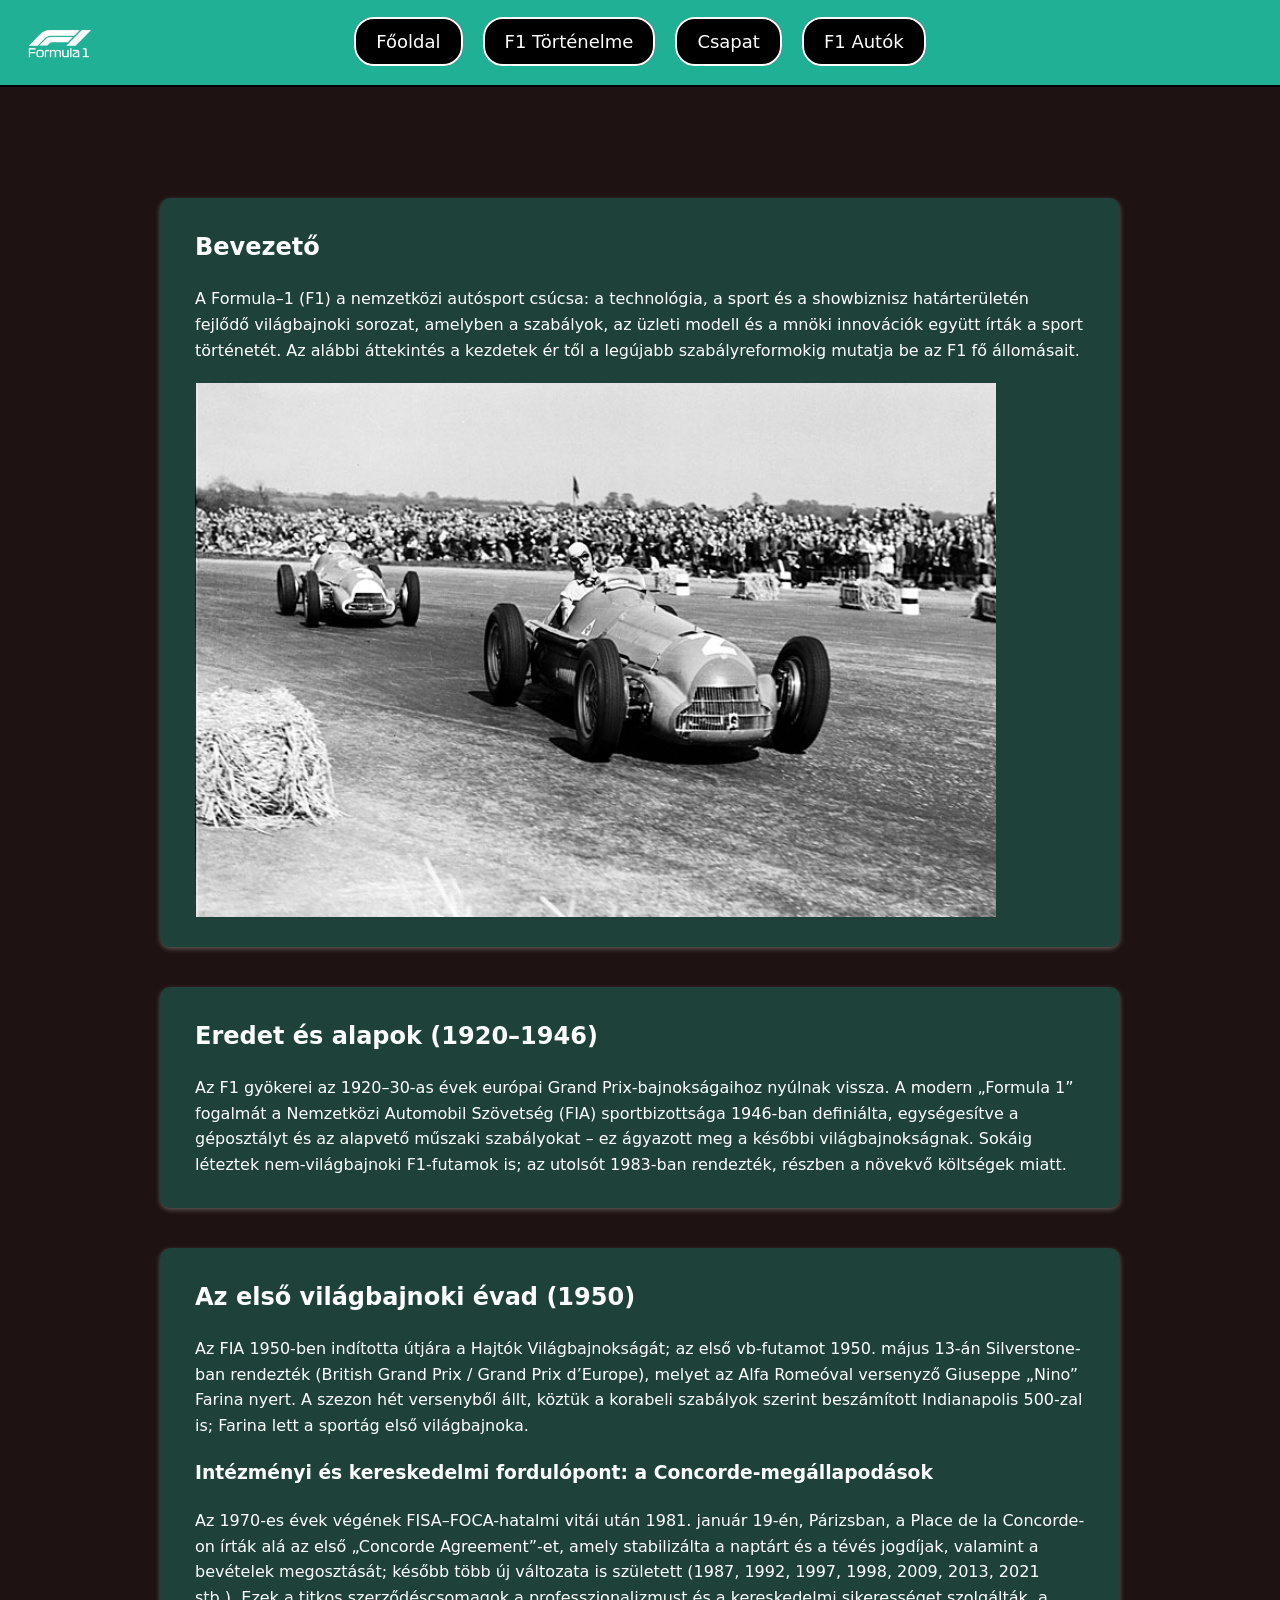
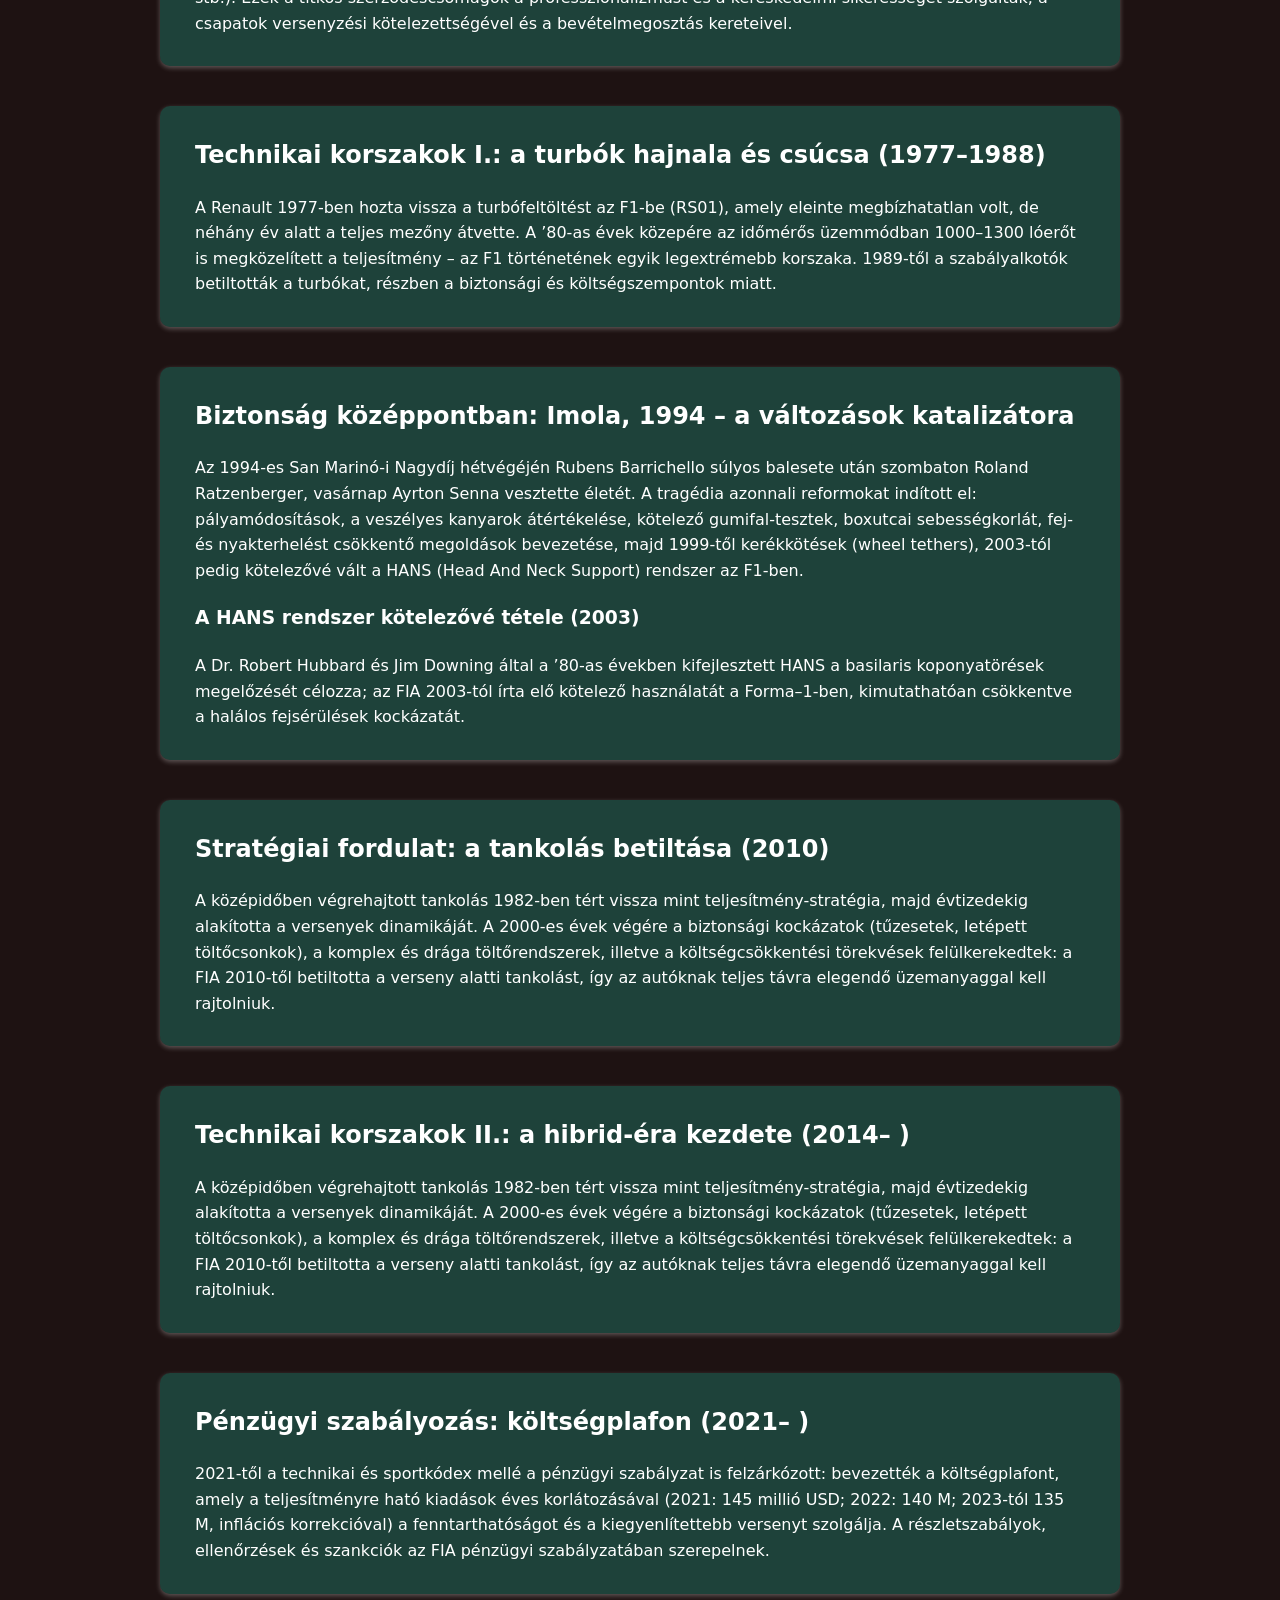
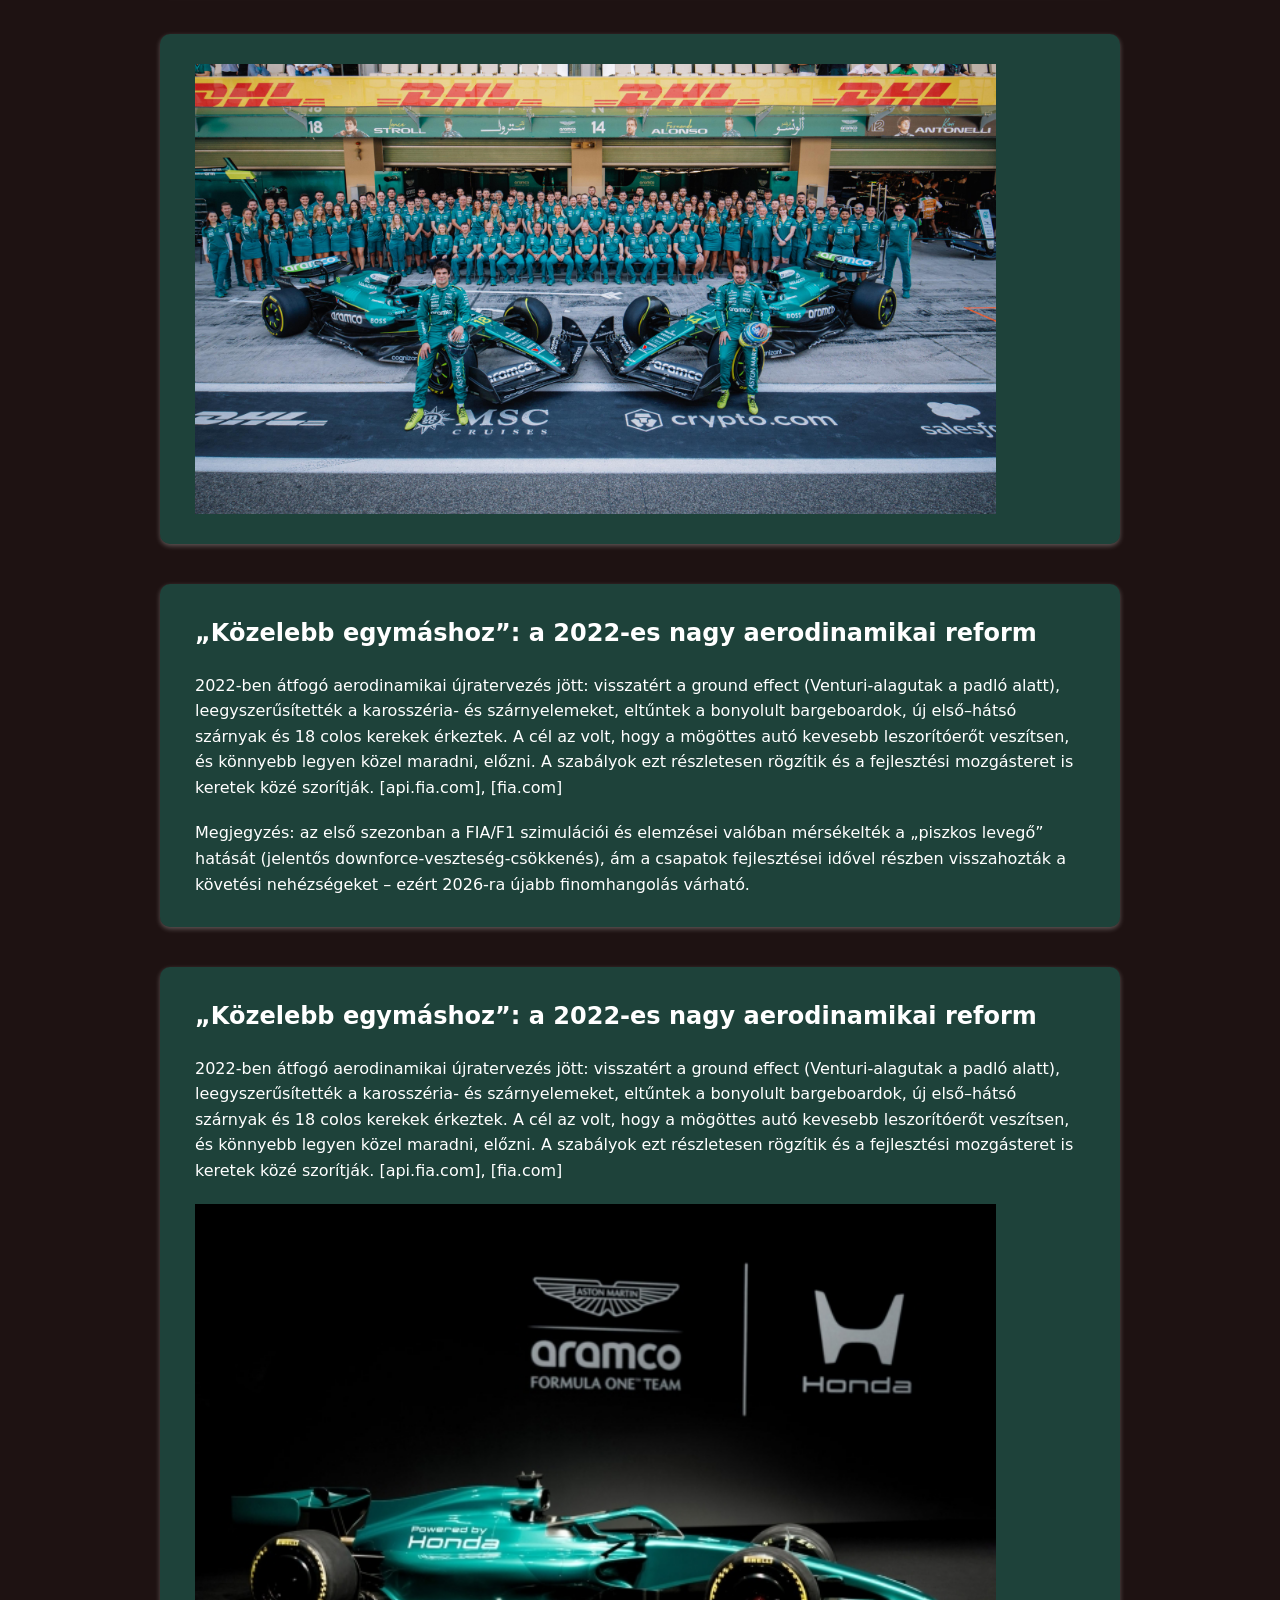
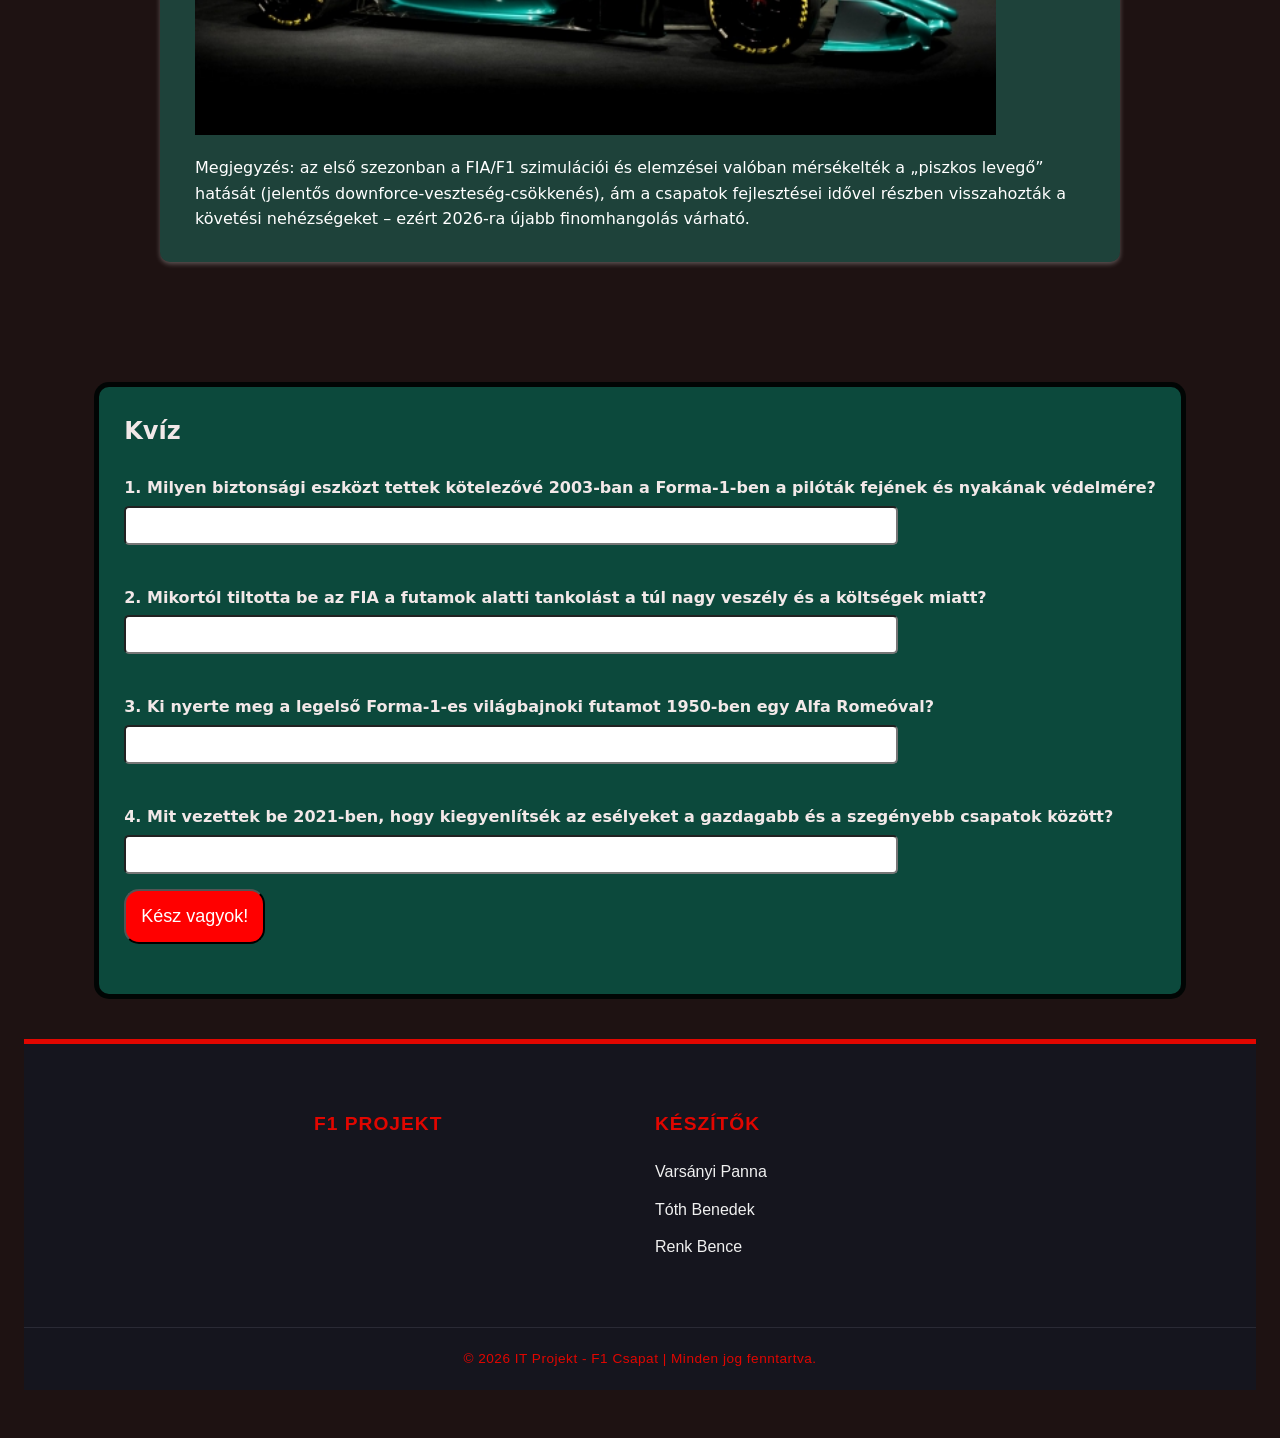
==== commit 5fb21d78: "kviz" ====
--- a/auto.html
+++ b/auto.html
@@ -139,5 +139,29 @@
 
 </section>
 
+
+
+    <footer class="f1-footer">
+        <div class="footer-tartalom">
+    
+            <div class="footer-resz">
+                <h2>F1 Projekt</h2>
+            </div>
+    
+            <div class="footer-resz">
+                <h3>Készítők</h3>
+                <ul class="footer-menu">
+                    <li>Varsányi Panna</li>
+                    <li>Tóth Benedek</li>
+                    <li>Renk Bence</li>
+                </ul>
+            </div>
+    
+        </div> <div class="footer-alj">
+            &copy; 2026 IT Projekt - F1 Csapat | Minden jog fenntartva.
+        </div>
+    </footer>
+
+
 </body>
 </html>
--- a/index.css
+++ b/index.css
@@ -6,6 +6,9 @@
 }
 
 body {
+    display: flex;
+    flex-direction: column;
+    min-height: 100vh;
     background-color: rgb(15, 14, 17); 
     font-family: Arial, sans-serif;
     padding: 2%; 
@@ -132,10 +135,10 @@
 
 #kviz-szekcio {
     font-family: 'Times New Roman', Times, serif;
-    color: red;
+    color: rgb(255, 255, 255);
     width: 80%;
     margin: 20px auto;
-    background-color: #f4f4f4;
+    background-color: rgba( 31, 176, 149, 0.3); 
     padding: 20px;
     border-radius: 8px;
     border: 2px solid #e10600; /* F1 piros szín */
@@ -143,7 +146,7 @@
 
 .kerdes-blokk {
     font-family: 'Times New Roman', Times, serif;
-    color: red;
+    color: rgb(255, 255, 255);
     margin-bottom: 15px;
     padding-bottom: 10px;
     border-bottom: 1px solid #ccc;
@@ -170,7 +173,7 @@
     color: #f0f0f0;
     font-family: 'Segoe UI', Tahoma, Geneva, Verdana, sans-serif;
     padding: 50px 0 20px 0;
-    margin-top: 60px;
+    margin-top: auto;
     border-top: 5px solid #e10600;
 }
 
